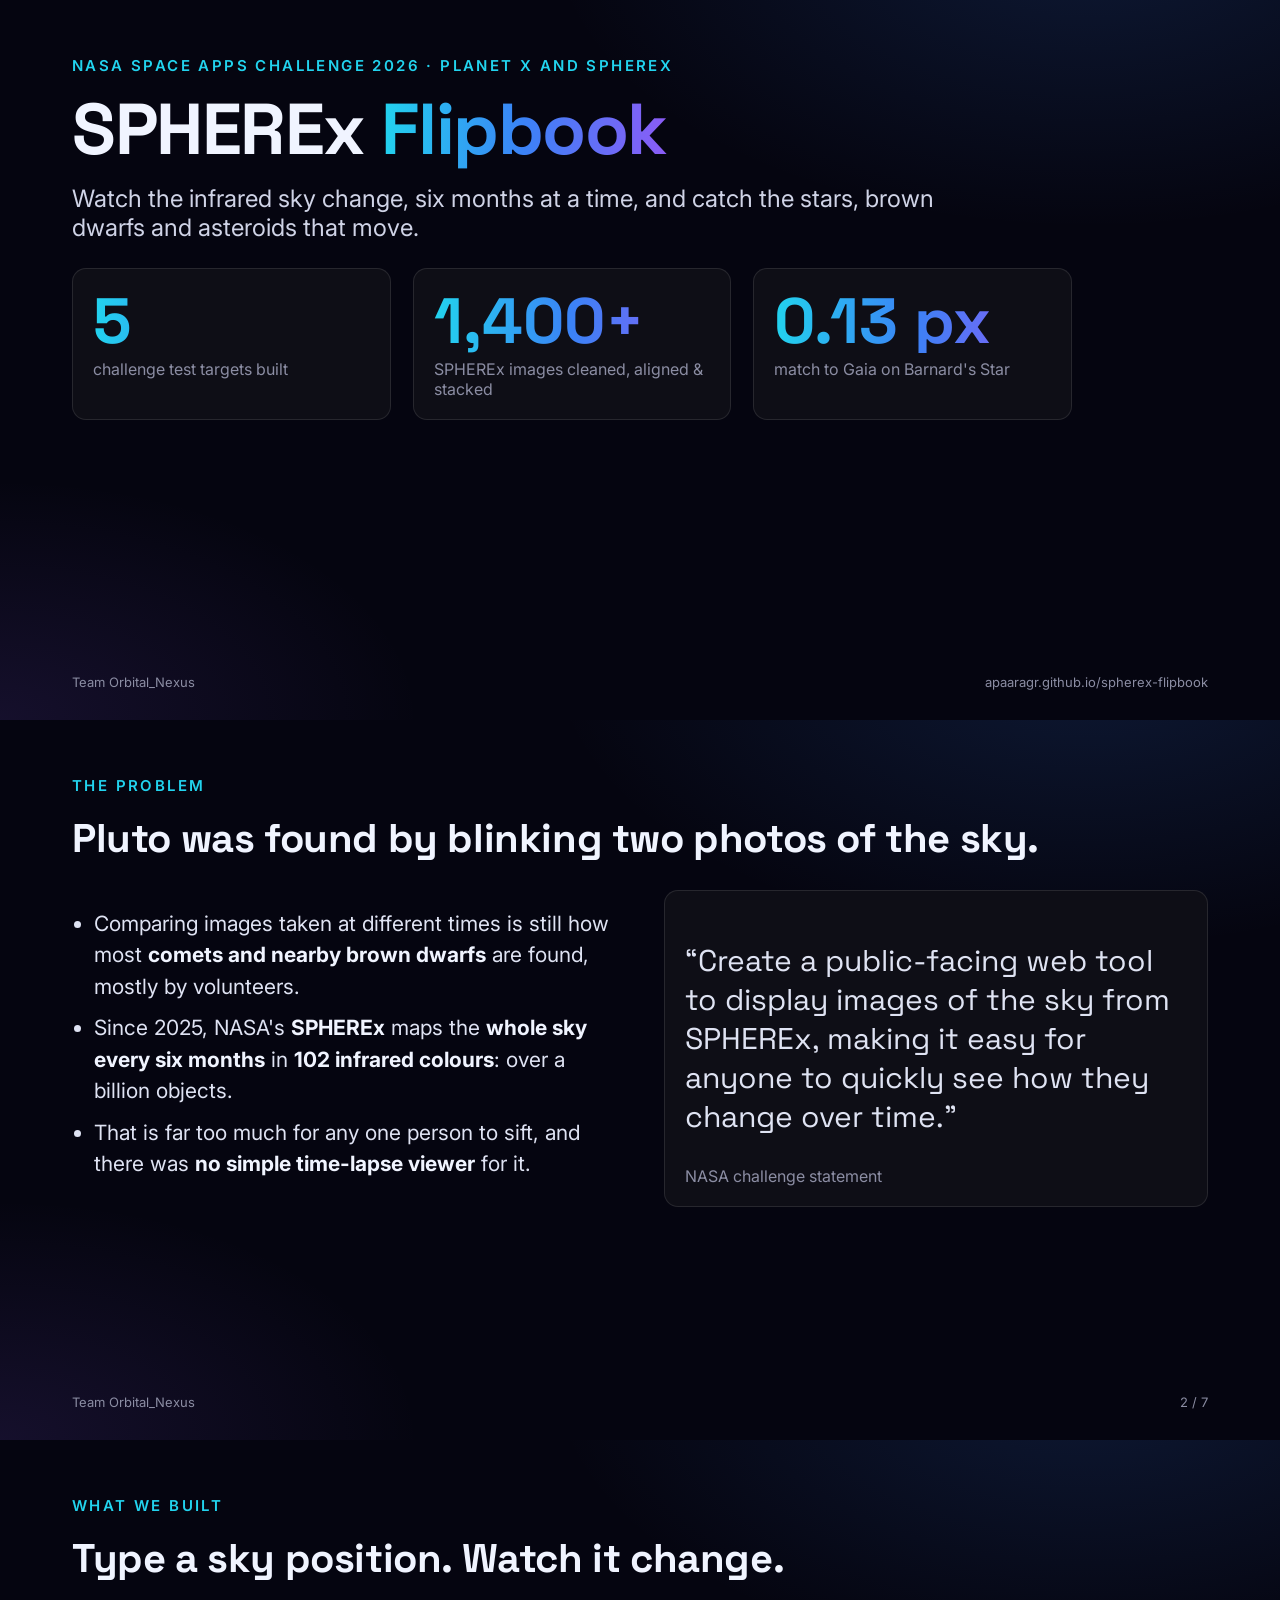
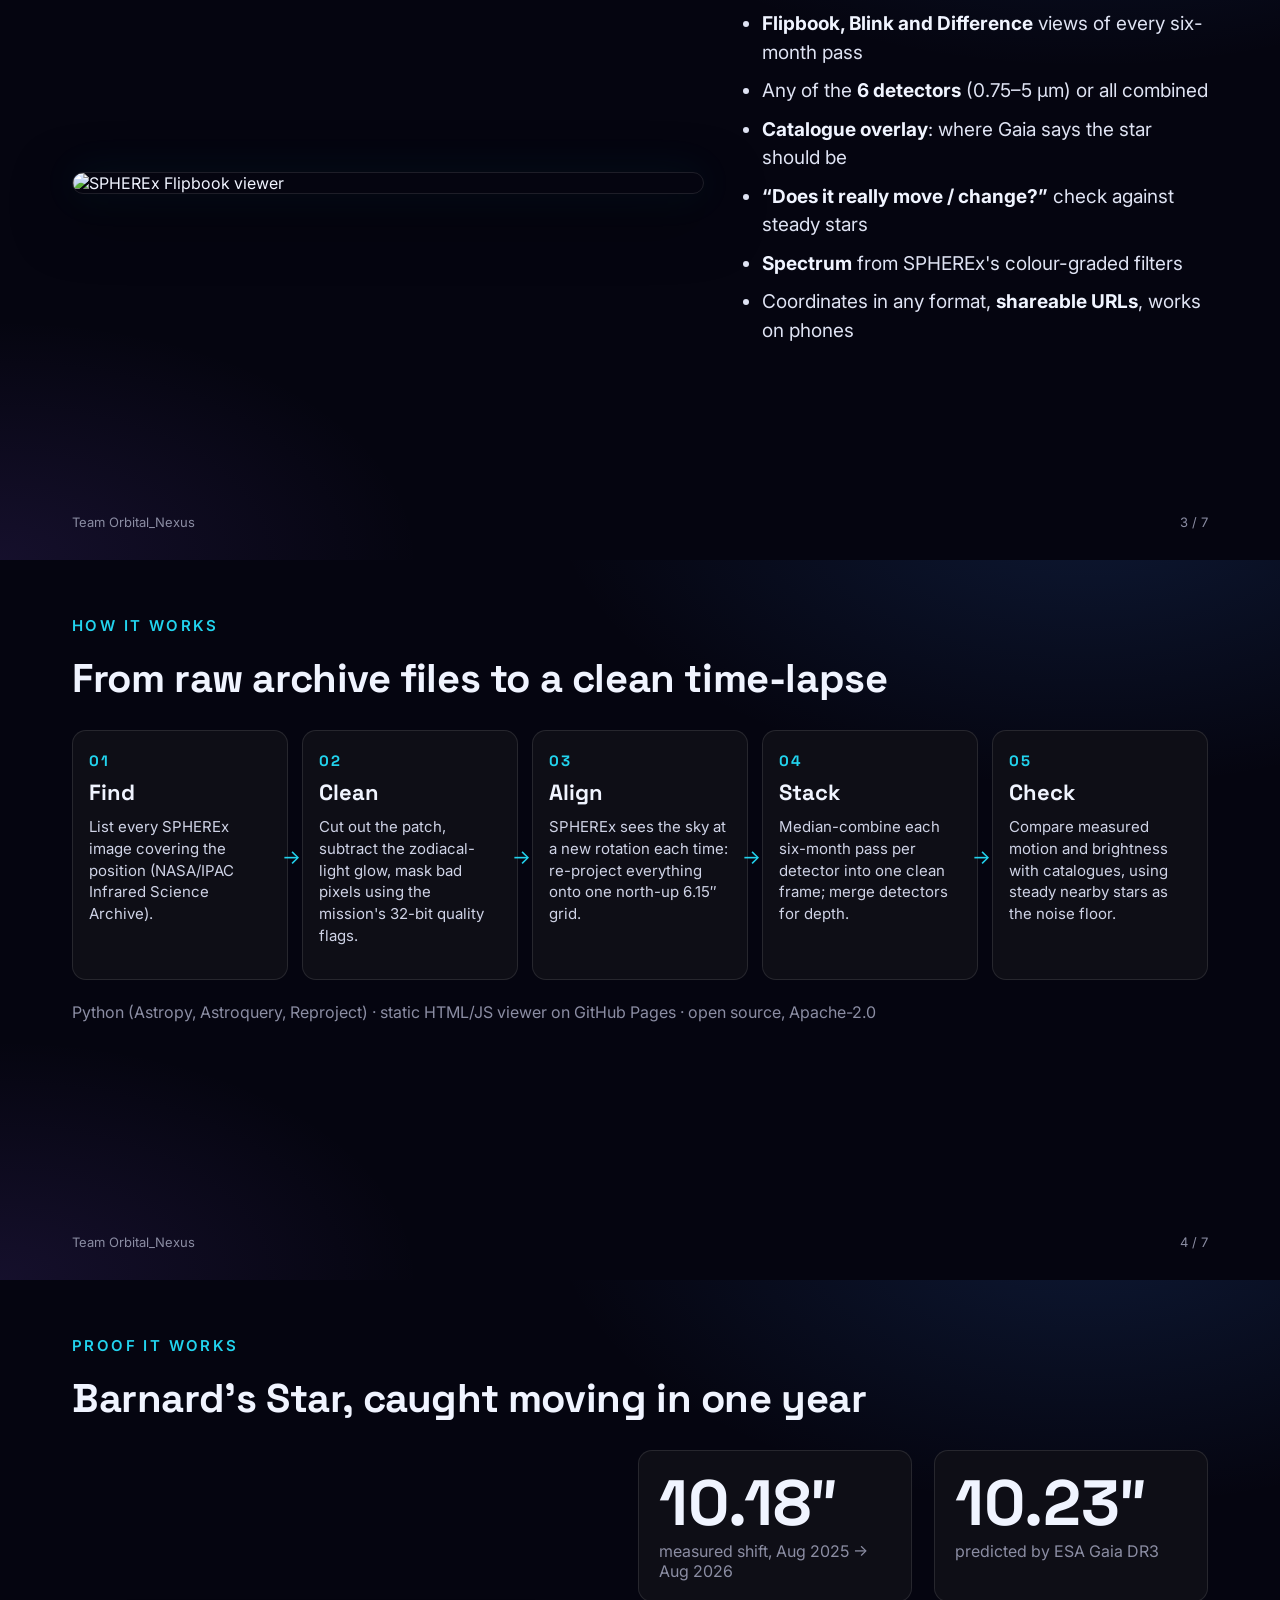
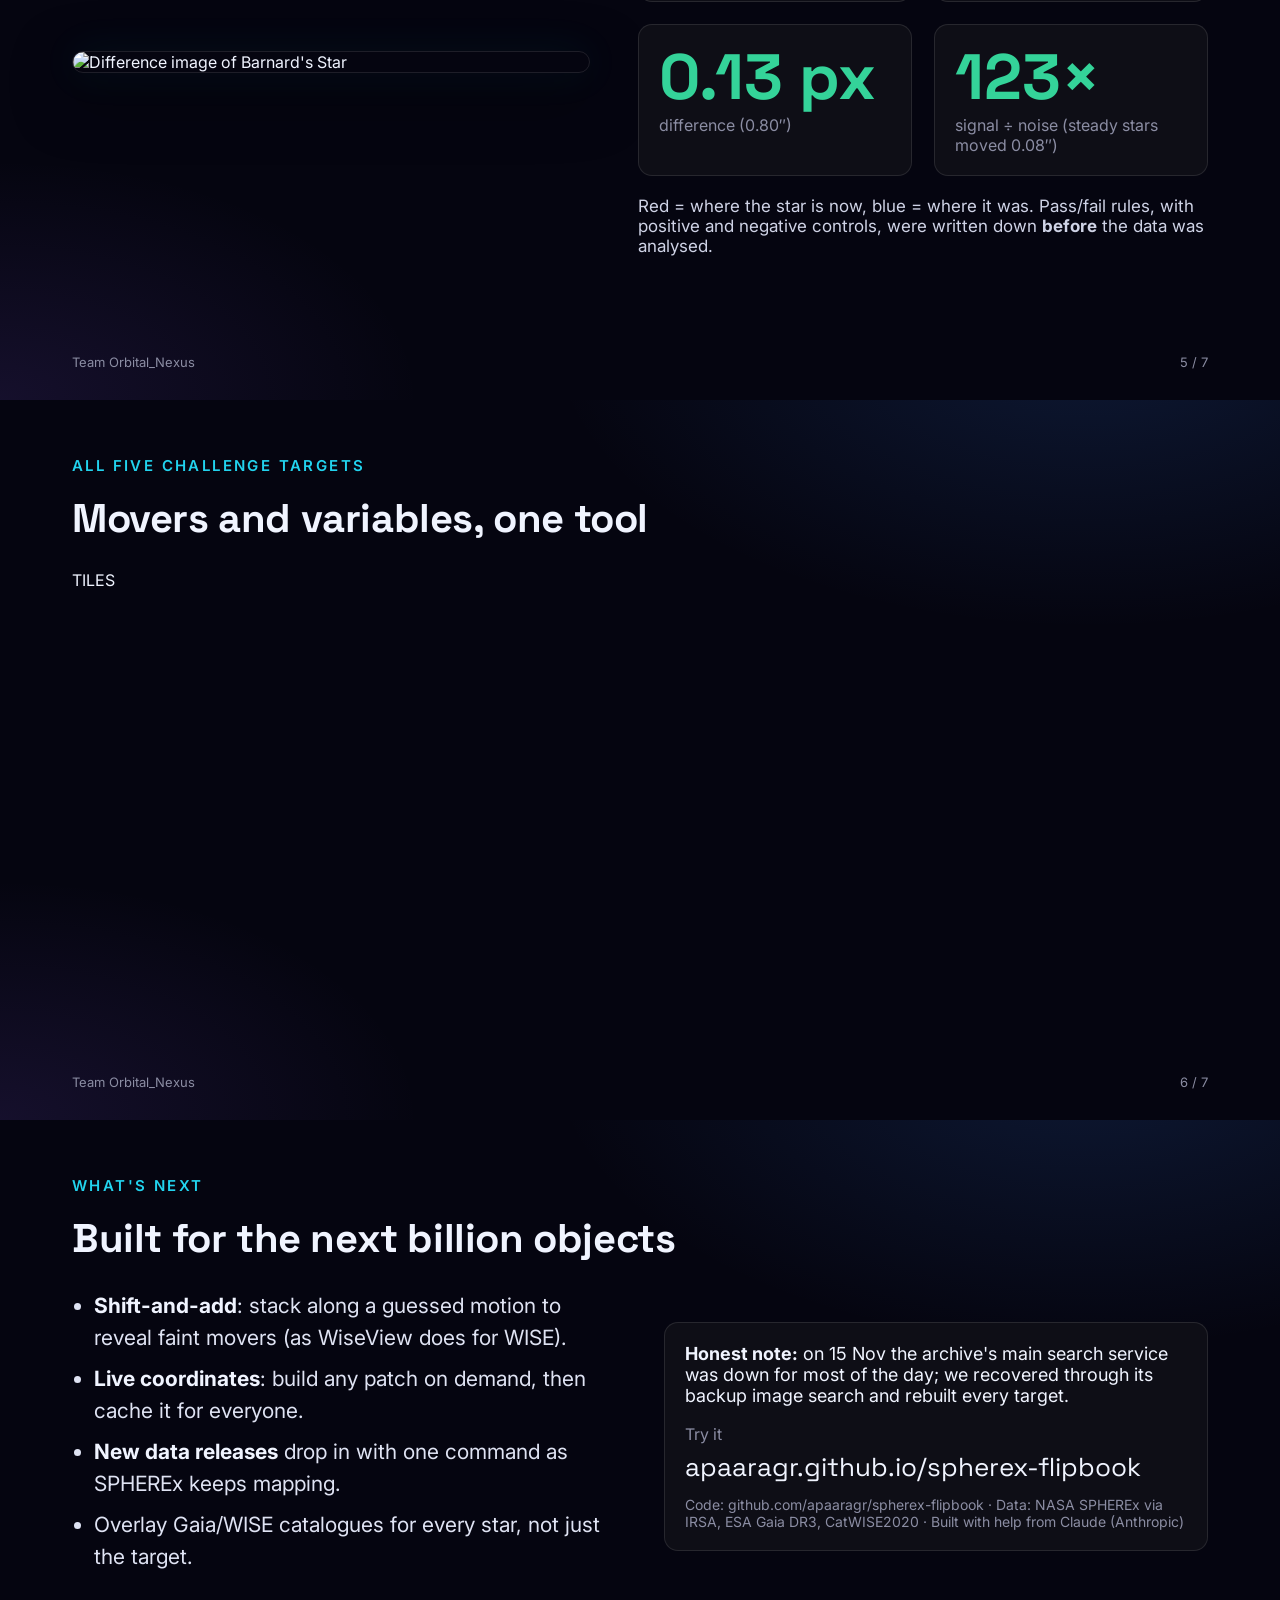
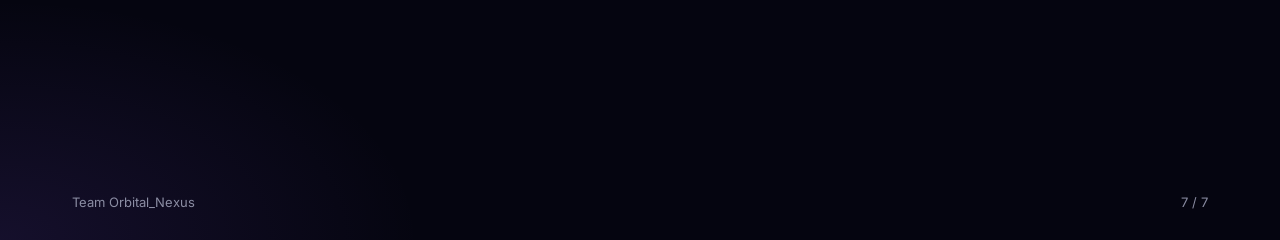
==== deck/deck.html @ 753e4ecc "Deep-space theme, object guide, overlay legend, no-data hatching, variability check, credits footer " ====
<!doctype html>
<html lang="en"><head><meta charset="utf-8"><title>SPHEREx Flipbook: demo</title>
<link href="https://fonts.googleapis.com/css2?family=Inter:wght@400;500;600&family=Space+Grotesk:wght@500;600;700&display=swap" rel="stylesheet">
<style>
@page { size: 1280px 720px; margin: 0; }
:root { --bg:#050510; --surface:#0e0e16; --text:#f0f4ff; --muted:#8b8da3; --cyan:#22d3ee; --blue:#3b82f6; --violet:#8b5cf6; --good:#34d399; --pred:#ff5d73; --hair:rgba(255,255,255,.1); }
* { box-sizing: border-box; }
html, body { margin: 0; background: var(--bg); color: var(--text); font-family: Inter, sans-serif; -webkit-print-color-adjust: exact; print-color-adjust: exact; }
.slide { width: 1280px; height: 720px; padding: 56px 72px; position: relative; overflow: hidden; page-break-after: always; break-after: page;
  background: radial-gradient(900px 500px at 85% -10%, rgba(59,130,246,.16), transparent 60%), radial-gradient(700px 400px at 0% 100%, rgba(139,92,246,.12), transparent 60%), var(--bg); }
h1, h2, .big { font-family: "Space Grotesk", sans-serif; margin: 0; }
h1 { font-size: 72px; line-height: 1.02; letter-spacing: -.02em; }
h2 { font-size: 40px; letter-spacing: -.01em; margin-bottom: 26px; }
.kicker { font-size: 15px; letter-spacing: .16em; text-transform: uppercase; color: var(--cyan); font-weight: 600; margin-bottom: 18px; }
.sub { font-size: 24px; color: #cfd3e6; margin-top: 18px; max-width: 900px; }
.grad { background: linear-gradient(90deg, var(--cyan), var(--blue), var(--violet)); -webkit-background-clip: text; background-clip: text; color: transparent; }
.foot { position: absolute; left: 72px; right: 72px; bottom: 30px; display: flex; justify-content: space-between; font-size: 13px; color: var(--muted); }
.cols { display: grid; grid-template-columns: 1fr 1fr; gap: 48px; align-items: center; }
ul { margin: 0; padding-left: 22px; font-size: 21px; line-height: 1.5; color: #dfe3f3; } li { margin-bottom: 10px; } li b { color: var(--text); }
.shot { width: 100%; border-radius: 14px; border: 1px solid var(--hair); box-shadow: 0 20px 60px rgba(0,0,0,.5), 0 0 40px rgba(34,211,238,.08); display: block; }
.stat { font-family: "Space Grotesk", sans-serif; font-size: 64px; font-weight: 700; line-height: 1; }
.statlbl { color: var(--muted); font-size: 16px; margin-top: 6px; }
.stats { display: grid; grid-template-columns: repeat(3, 1fr); gap: 22px; margin-top: 26px; }
.card { background: var(--surface); border: 1px solid var(--hair); border-radius: 14px; padding: 20px; }
.steps { display: grid; grid-template-columns: repeat(5, 1fr); gap: 14px; margin-top: 10px; }
.step { background: var(--surface); border: 1px solid var(--hair); border-radius: 14px; padding: 20px 16px; min-height: 250px; position: relative; }
.step .n { font-family: "Space Grotesk"; font-size: 15px; color: var(--cyan); font-weight: 700; letter-spacing: .1em; }
.step h3 { font-family: "Space Grotesk"; font-size: 22px; margin: 8px 0 10px; }
.step p { font-size: 15px; color: #cfd3e6; margin: 0; line-height: 1.45; }
.step:not(:last-child)::after { content: "→"; position: absolute; right: -14px; top: 46%; color: var(--cyan); font-size: 20px; }
.tgrid { display: grid; grid-template-columns: repeat(5, 1fr); gap: 14px; }
.tile { background: var(--surface); border: 1px solid var(--hair); border-radius: 14px; padding: 12px; }
.tile img { width: 100%; aspect-ratio: 1; image-rendering: pixelated; border-radius: 8px; display: block; background: repeating-linear-gradient(45deg,#1b1d2a 0 6px,#11121b 6px 12px); }
.tile .t { font-family: "Space Grotesk"; font-weight: 600; font-size: 17px; margin: 10px 0 4px; }
.tile .r { font-size: 14px; color: #cfd3e6; line-height: 1.4; }
.ok { color: var(--good); } .warn { color: #fbbf24; }
.quote { font-size: 30px; font-family: "Space Grotesk"; line-height: 1.3; color: #dfe3f3; max-width: 1000px; }
</style></head><body>

<section class="slide">
  <div class="kicker">NASA Space Apps Challenge 2026 · Planet X and SPHEREx</div>
  <h1>SPHEREx <span class="grad">Flipbook</span></h1>
  <p class="sub">Watch the infrared sky change, six months at a time, and catch the stars, brown dwarfs and asteroids that move.</p>
  <div class="stats" style="max-width:1000px">
    <div class="card"><div class="stat grad">5</div><div class="statlbl">challenge test targets built</div></div>
    <div class="card"><div class="stat grad">1,400+</div><div class="statlbl">SPHEREx images cleaned, aligned &amp; stacked</div></div>
    <div class="card"><div class="stat grad">0.13 px</div><div class="statlbl">match to Gaia on Barnard's Star</div></div>
  </div>
  <div class="foot"><span>Team Orbital_Nexus</span><span>apaaragr.github.io/spherex-flipbook</span></div>
</section>

<section class="slide">
  <div class="kicker">The problem</div>
  <h2>Pluto was found by blinking two photos of the sky.</h2>
  <div class="cols">
    <ul>
      <li>Comparing images taken at different times is still how most <b>comets and nearby brown dwarfs</b> are found, mostly by volunteers.</li>
      <li>Since 2025, NASA's <b>SPHEREx</b> maps the <b>whole sky every six months</b> in <b>102 infrared colours</b>: over a billion objects.</li>
      <li>That is far too much for any one person to sift, and there was <b>no simple time-lapse viewer</b> for it.</li>
    </ul>
    <div class="card"><p class="quote">“Create a public-facing web tool to display images of the sky from SPHEREx, making it easy for anyone to quickly see how they change over time.”</p><p style="color:var(--muted);margin:14px 0 0">NASA challenge statement</p></div>
  </div>
  <div class="foot"><span>Team Orbital_Nexus</span><span>2 / 7</span></div>
</section>

<section class="slide">
  <div class="kicker">What we built</div>
  <h2>Type a sky position. Watch it change.</h2>
  <div class="cols" style="grid-template-columns: 1.35fr 1fr; gap: 36px;">
    <img class="shot" src="shot_ui.png" alt="SPHEREx Flipbook viewer">
    <ul style="font-size:19px">
      <li><b>Flipbook, Blink and Difference</b> views of every six-month pass</li>
      <li>Any of the <b>6 detectors</b> (0.75–5 µm) or all combined</li>
      <li><b>Catalogue overlay</b>: where Gaia says the star should be</li>
      <li><b>“Does it really move / change?”</b> check against steady stars</li>
      <li><b>Spectrum</b> from SPHEREx's colour-graded filters</li>
      <li>Coordinates in any format, <b>shareable URLs</b>, works on phones</li>
    </ul>
  </div>
  <div class="foot"><span>Team Orbital_Nexus</span><span>3 / 7</span></div>
</section>

<section class="slide">
  <div class="kicker">How it works</div>
  <h2>From raw archive files to a clean time-lapse</h2>
  <div class="steps">
    <div class="step"><div class="n">01</div><h3>Find</h3><p>List every SPHEREx image covering the position (NASA/IPAC Infrared Science Archive).</p></div>
    <div class="step"><div class="n">02</div><h3>Clean</h3><p>Cut out the patch, subtract the zodiacal-light glow, mask bad pixels using the mission's 32-bit quality flags.</p></div>
    <div class="step"><div class="n">03</div><h3>Align</h3><p>SPHEREx sees the sky at a new rotation each time: re-project everything onto one north-up 6.15″ grid.</p></div>
    <div class="step"><div class="n">04</div><h3>Stack</h3><p>Median-combine each six-month pass per detector into one clean frame; merge detectors for depth.</p></div>
    <div class="step"><div class="n">05</div><h3>Check</h3><p>Compare measured motion and brightness with catalogues, using steady nearby stars as the noise floor.</p></div>
  </div>
  <p style="color:var(--muted); font-size:16px; margin-top:22px">Python (Astropy, Astroquery, Reproject) · static HTML/JS viewer on GitHub Pages · open source, Apache-2.0</p>
  <div class="foot"><span>Team Orbital_Nexus</span><span>4 / 7</span></div>
</section>

<section class="slide">
  <div class="kicker">Proof it works</div>
  <h2>Barnard's Star, caught moving in one year</h2>
  <div class="cols" style="grid-template-columns: 1fr 1.1fr;">
    <img class="shot" src="shot_diff.png" alt="Difference image of Barnard's Star">
    <div>
      <div class="stats" style="grid-template-columns: 1fr 1fr; margin-top:0">
        <div class="card"><div class="stat">10.18″</div><div class="statlbl">measured shift, Aug 2025 → Aug 2026</div></div>
        <div class="card"><div class="stat">10.23″</div><div class="statlbl">predicted by ESA Gaia DR3</div></div>
        <div class="card"><div class="stat ok">0.13 px</div><div class="statlbl">difference (0.80″)</div></div>
        <div class="card"><div class="stat ok">123×</div><div class="statlbl">signal ÷ noise (steady stars moved 0.08″)</div></div>
      </div>
      <p style="color:#cfd3e6; font-size:17px; margin-top:20px">Red = where the star is now, blue = where it was. Pass/fail rules, with positive and negative controls, were written down <b>before</b> the data was analysed.</p>
    </div>
  </div>
  <div class="foot"><span>Team Orbital_Nexus</span><span>5 / 7</span></div>
</section>

<section class="slide">
  <div class="kicker">All five challenge targets</div>
  <h2>Movers and variables, one tool</h2>
  <div class="tgrid" id="tgrid">TILES</div>
  <div class="foot"><span>Team Orbital_Nexus</span><span>6 / 7</span></div>
</section>

<section class="slide">
  <div class="kicker">What's next</div>
  <h2>Built for the next billion objects</h2>
  <div class="cols">
    <ul>
      <li><b>Shift-and-add</b>: stack along a guessed motion to reveal faint movers (as WiseView does for WISE).</li>
      <li><b>Live coordinates</b>: build any patch on demand, then cache it for everyone.</li>
      <li><b>New data releases</b> drop in with one command as SPHEREx keeps mapping.</li>
      <li>Overlay Gaia/WISE catalogues for every star, not just the target.</li>
    </ul>
    <div class="card">
      <p style="margin:0 0 10px; font-size:18px"><b>Honest note:</b> on 15 Nov the archive's main search service was down for most of the day; we recovered through its backup image search and rebuilt every target.</p>
      <p style="margin:18px 0 6px; color:var(--muted)">Try it</p>
      <p class="big" style="font-size:26px">apaaragr.github.io/spherex-flipbook</p>
      <p style="margin:12px 0 0; color:var(--muted); font-size:14px">Code: github.com/apaaragr/spherex-flipbook · Data: NASA SPHEREx via IRSA, ESA Gaia DR3, CatWISE2020 · Built with help from Claude (Anthropic)</p>
    </div>
  </div>
  <div class="foot"><span>Team Orbital_Nexus</span><span>7 / 7</span></div>
</section>
</body></html>
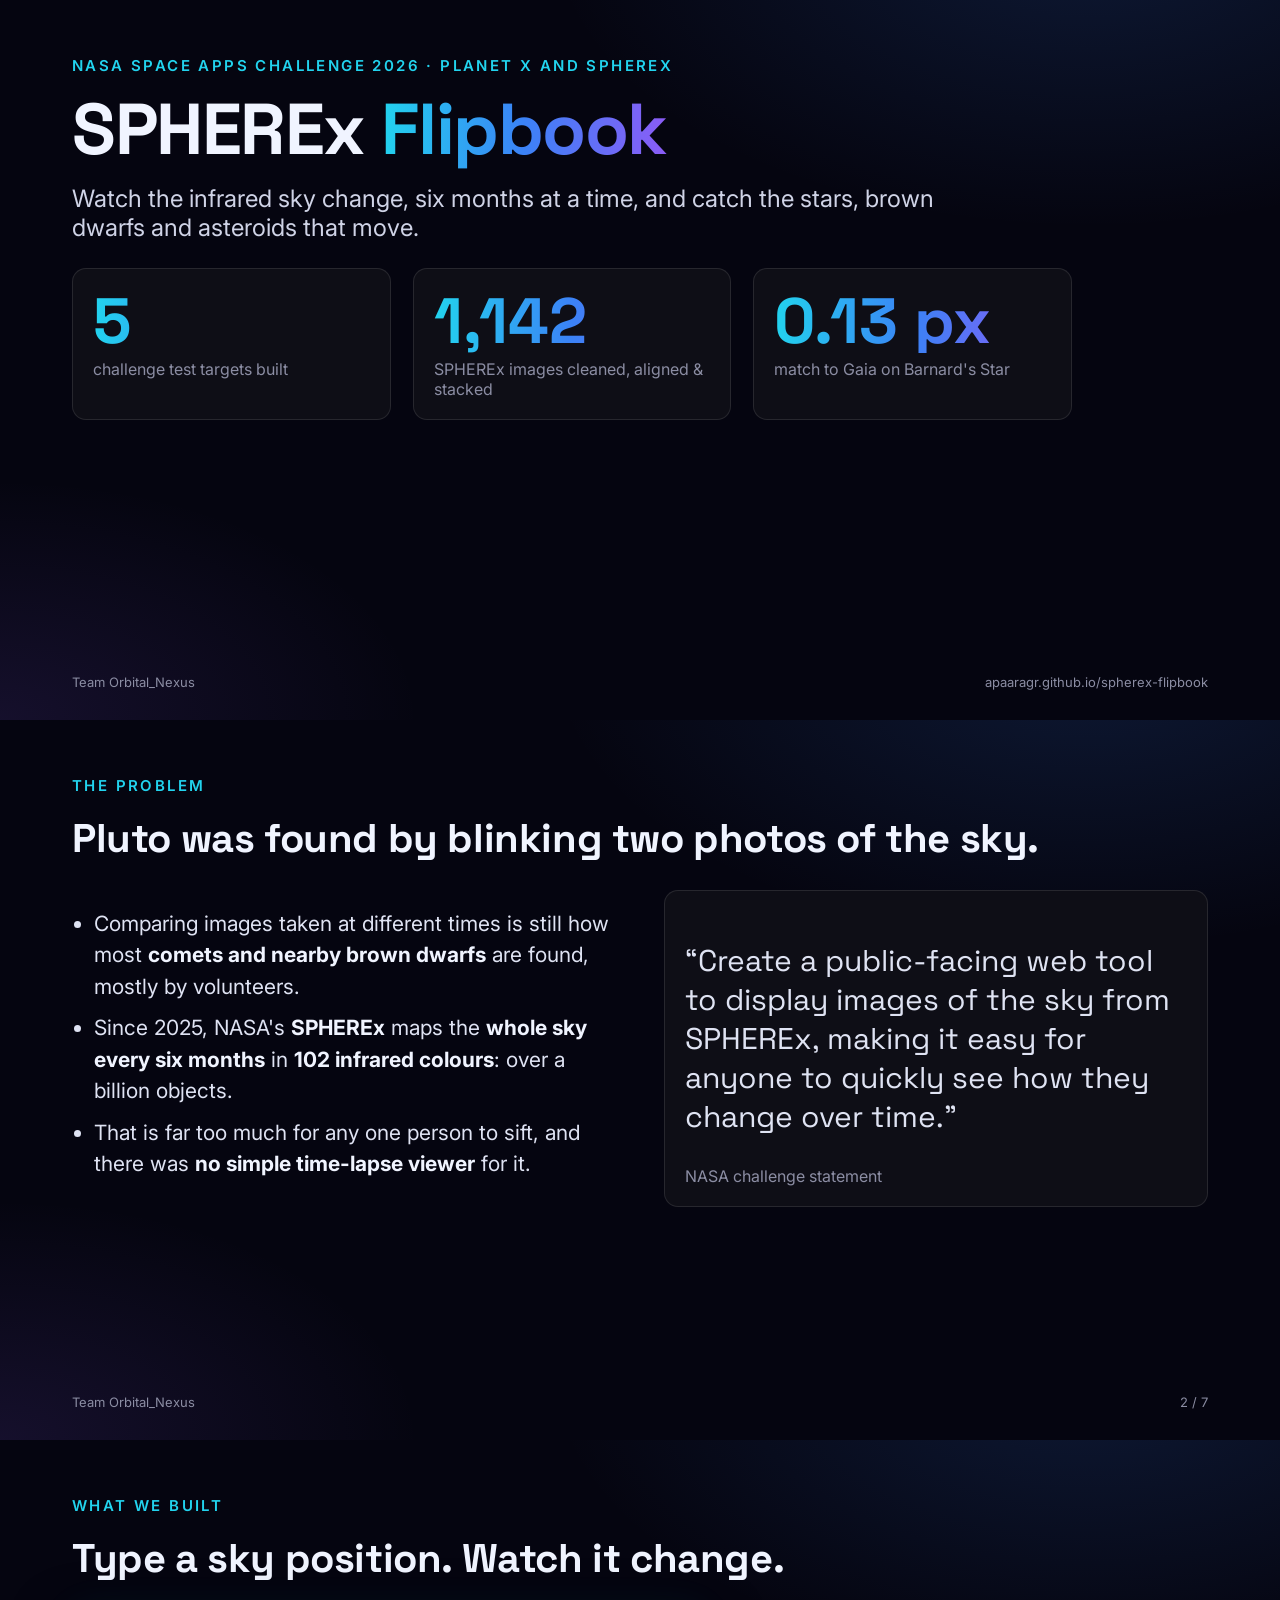
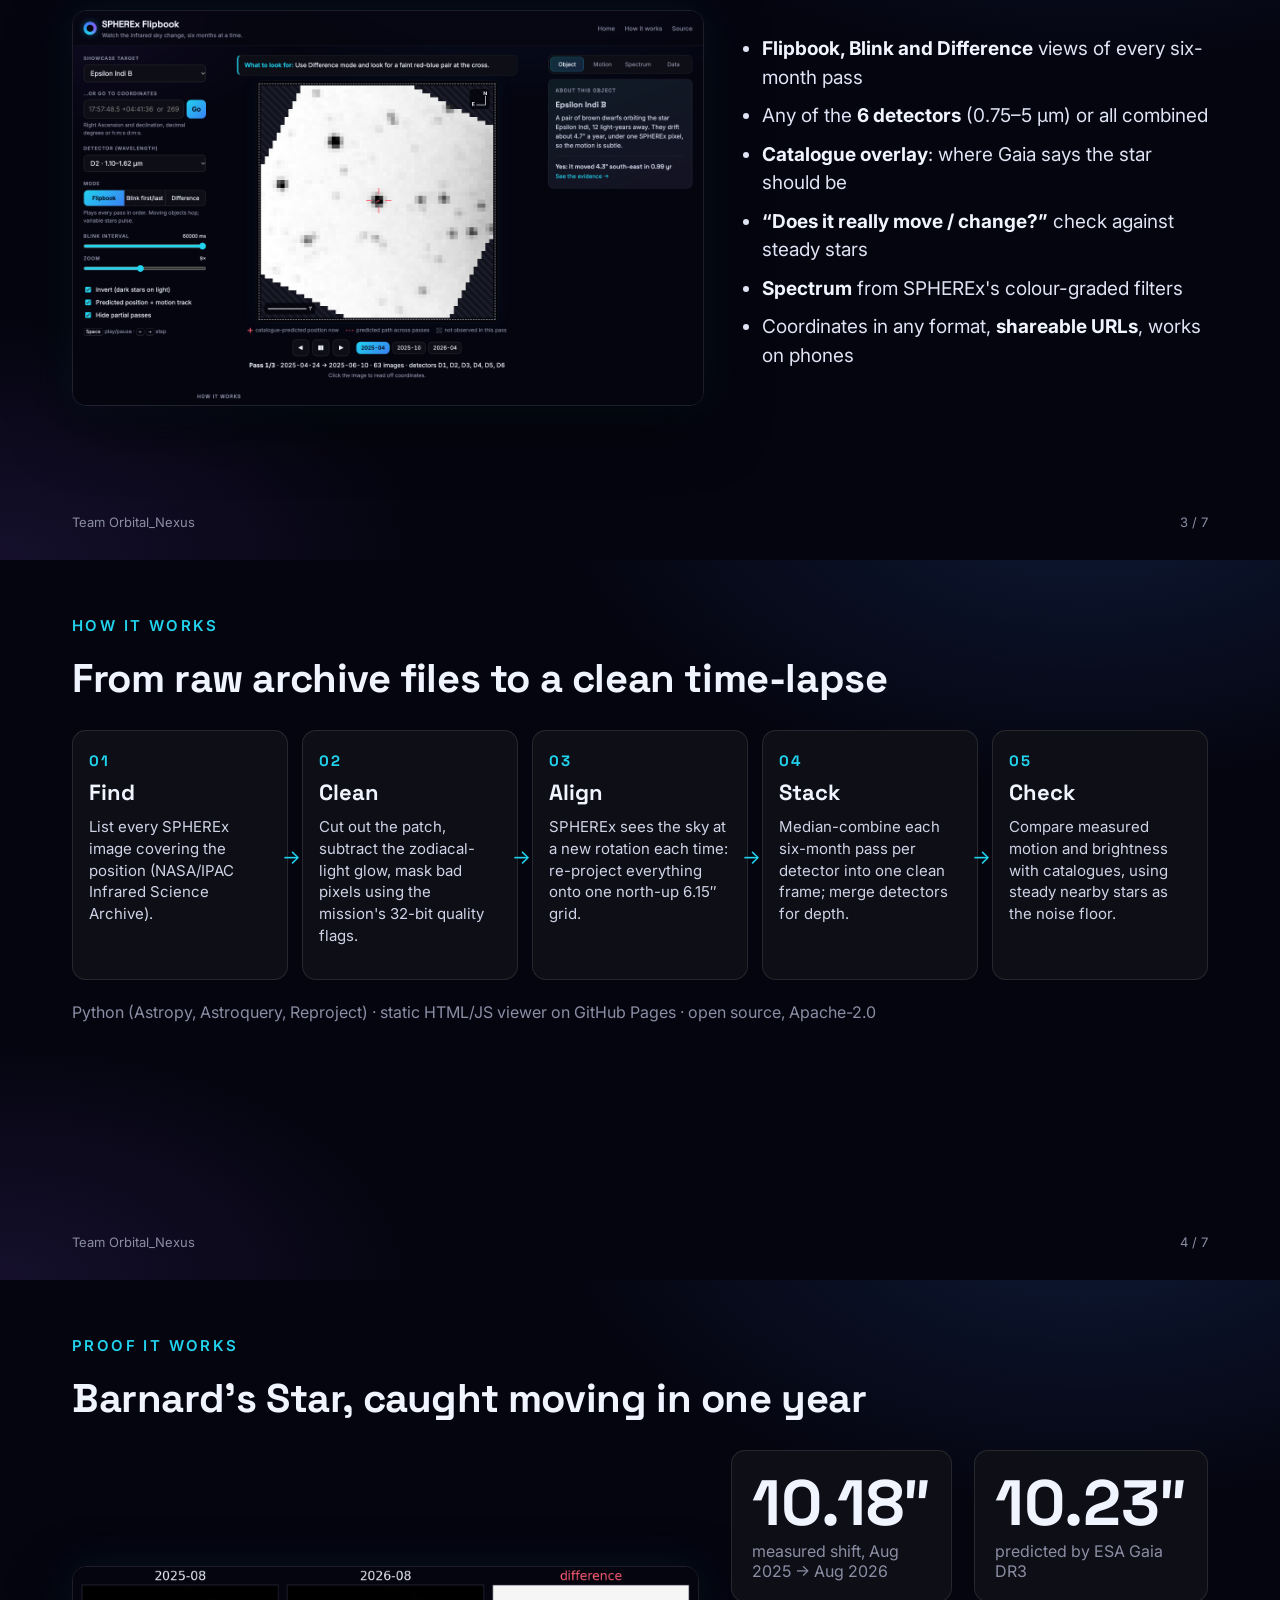
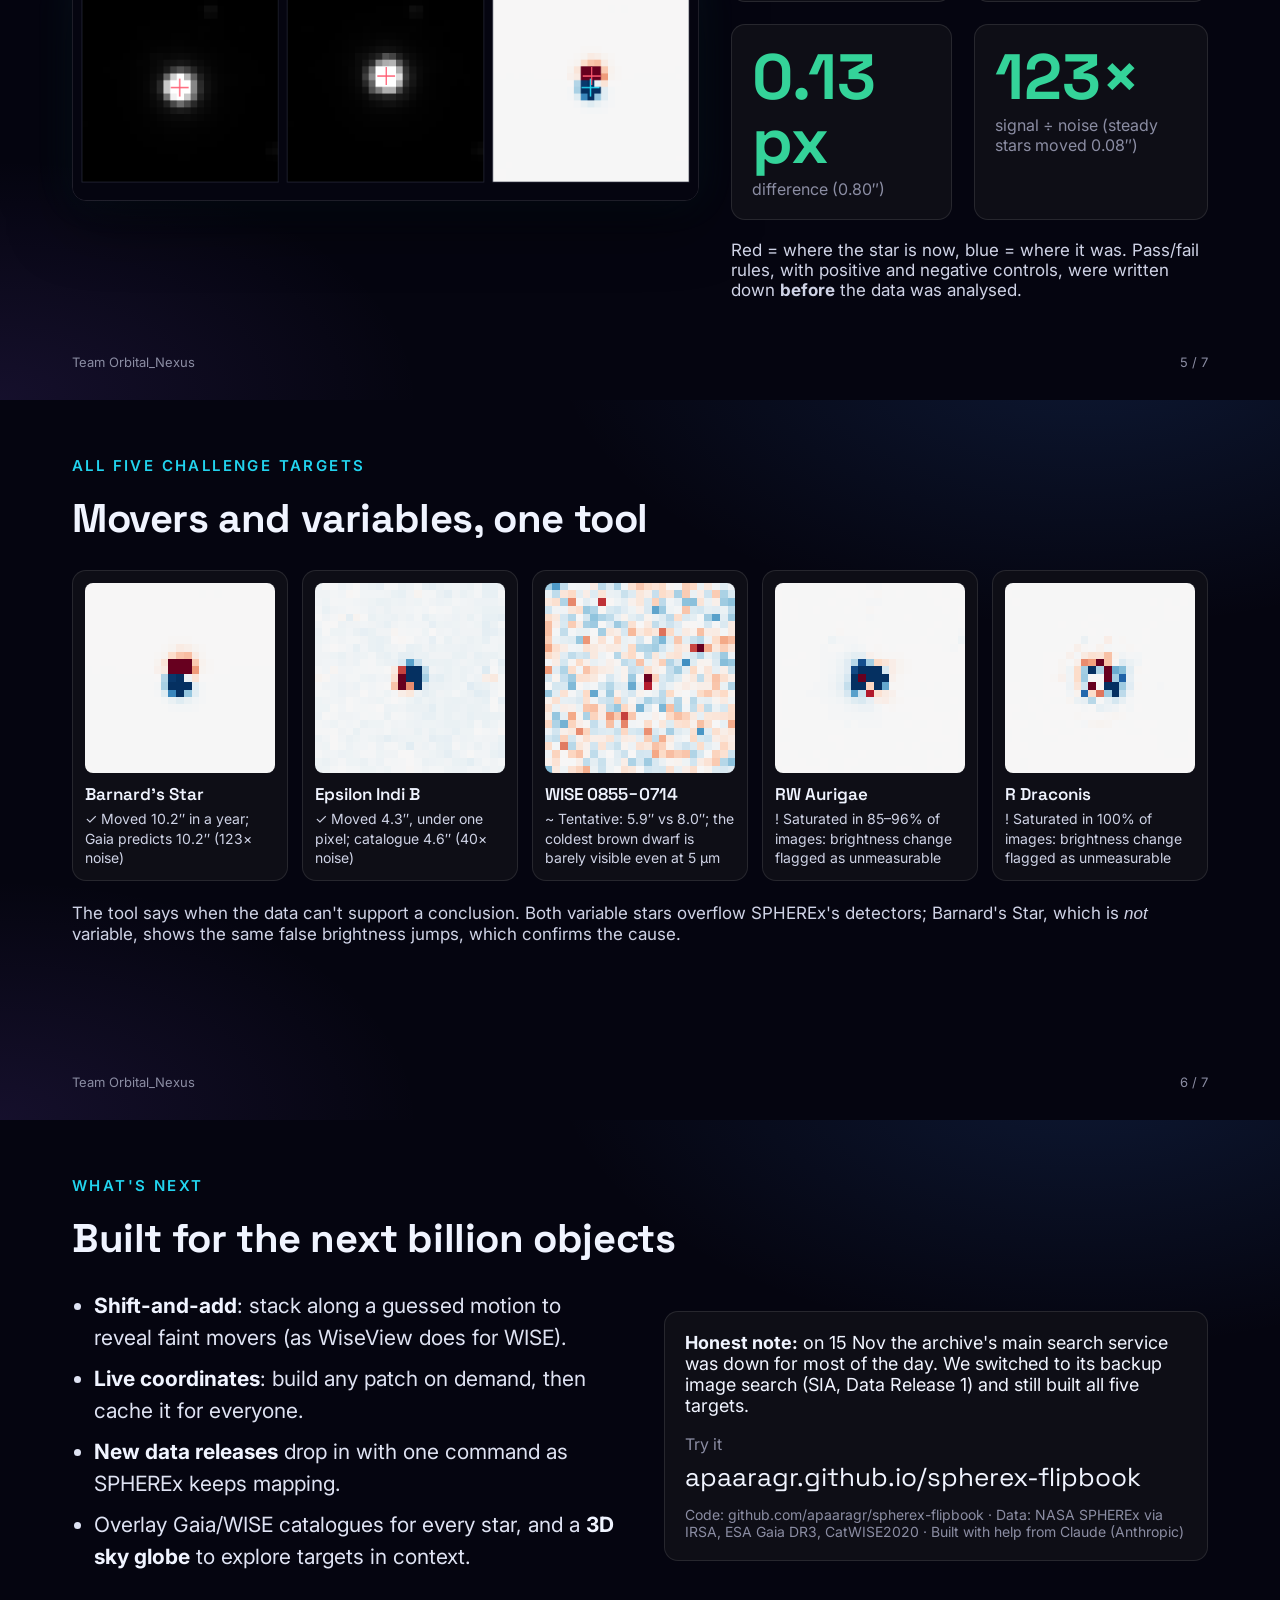
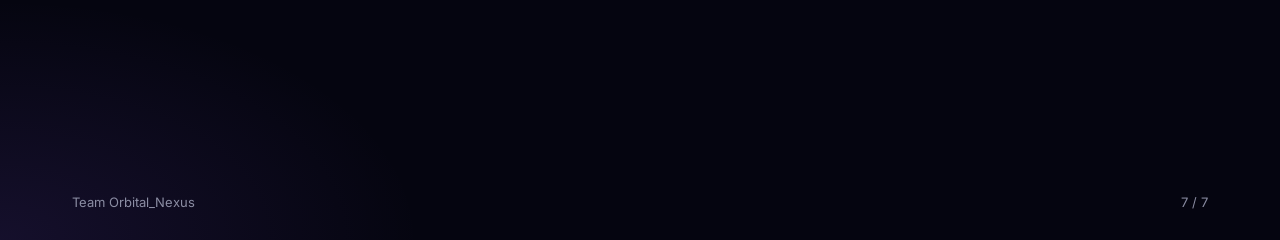
==== commit ec32bbf9: "7-slide demo deck (deck/ source, web/demo.pdf) Co-Authored-By: Claude Opus 5.5 <noreply@anthropic.co" ====
--- a/deck/deck.html
+++ b/deck/deck.html
@@ -43,7 +43,7 @@
   <p class="sub">Watch the infrared sky change, six months at a time, and catch the stars, brown dwarfs and asteroids that move.</p>
   <div class="stats" style="max-width:1000px">
     <div class="card"><div class="stat grad">5</div><div class="statlbl">challenge test targets built</div></div>
-    <div class="card"><div class="stat grad">1,400+</div><div class="statlbl">SPHEREx images cleaned, aligned &amp; stacked</div></div>
+    <div class="card"><div class="stat grad">1,142</div><div class="statlbl">SPHEREx images cleaned, aligned &amp; stacked</div></div>
     <div class="card"><div class="stat grad">0.13 px</div><div class="statlbl">match to Gaia on Barnard's Star</div></div>
   </div>
   <div class="foot"><span>Team Orbital_Nexus</span><span>apaaragr.github.io/spherex-flipbook</span></div>
@@ -97,7 +97,7 @@
 <section class="slide">
   <div class="kicker">Proof it works</div>
   <h2>Barnard's Star, caught moving in one year</h2>
-  <div class="cols" style="grid-template-columns: 1fr 1.1fr;">
+  <div class="cols" style="grid-template-columns: 1.45fr 1fr; gap: 32px;">
     <img class="shot" src="shot_diff.png" alt="Difference image of Barnard's Star">
     <div>
       <div class="stats" style="grid-template-columns: 1fr 1fr; margin-top:0">
@@ -115,7 +115,8 @@
 <section class="slide">
   <div class="kicker">All five challenge targets</div>
   <h2>Movers and variables, one tool</h2>
-  <div class="tgrid" id="tgrid">TILES</div>
+  <div class="tgrid" id="tgrid"><div class="tile"><img src="tile_barnard.png" alt="Barnard's Star"><div class="t">Barnard's Star</div><div class="r ok">✓ Moved 10.2″ in a year; Gaia predicts 10.2″ (123× noise)</div></div><div class="tile"><img src="tile_epsindb.png" alt="Epsilon Indi B"><div class="t">Epsilon Indi B</div><div class="r ok">✓ Moved 4.3″, under one pixel; catalogue 4.6″ (40× noise)</div></div><div class="tile"><img src="tile_wise0855.png" alt="WISE 0855−0714"><div class="t">WISE 0855−0714</div><div class="r warn">~ Tentative: 5.9″ vs 8.0″; the coldest brown dwarf is barely visible even at 5 µm</div></div><div class="tile"><img src="tile_rwaur.png" alt="RW Aurigae"><div class="t">RW Aurigae</div><div class="r warn">! Saturated in 85–96% of images: brightness change flagged as unmeasurable</div></div><div class="tile"><img src="tile_rdra.png" alt="R Draconis"><div class="t">R Draconis</div><div class="r warn">! Saturated in 100% of images: brightness change flagged as unmeasurable</div></div></div>
+  <p style="color:#cfd3e6; font-size:17px; margin-top:22px; max-width:1100px">The tool says when the data can't support a conclusion. Both variable stars overflow SPHEREx's detectors; Barnard's Star, which is <i>not</i> variable, shows the same false brightness jumps, which confirms the cause.</p>
   <div class="foot"><span>Team Orbital_Nexus</span><span>6 / 7</span></div>
 </section>
 
@@ -127,10 +128,10 @@
       <li><b>Shift-and-add</b>: stack along a guessed motion to reveal faint movers (as WiseView does for WISE).</li>
       <li><b>Live coordinates</b>: build any patch on demand, then cache it for everyone.</li>
       <li><b>New data releases</b> drop in with one command as SPHEREx keeps mapping.</li>
-      <li>Overlay Gaia/WISE catalogues for every star, not just the target.</li>
+      <li>Overlay Gaia/WISE catalogues for every star, and a <b>3D sky globe</b> to explore targets in context.</li>
     </ul>
     <div class="card">
-      <p style="margin:0 0 10px; font-size:18px"><b>Honest note:</b> on 15 Nov the archive's main search service was down for most of the day; we recovered through its backup image search and rebuilt every target.</p>
+      <p style="margin:0 0 10px; font-size:18px"><b>Honest note:</b> on 15 Nov the archive's main search service was down for most of the day. We switched to its backup image search (SIA, Data Release 1) and still built all five targets.</p>
       <p style="margin:18px 0 6px; color:var(--muted)">Try it</p>
       <p class="big" style="font-size:26px">apaaragr.github.io/spherex-flipbook</p>
       <p style="margin:12px 0 0; color:var(--muted); font-size:14px">Code: github.com/apaaragr/spherex-flipbook · Data: NASA SPHEREx via IRSA, ESA Gaia DR3, CatWISE2020 · Built with help from Claude (Anthropic)</p>
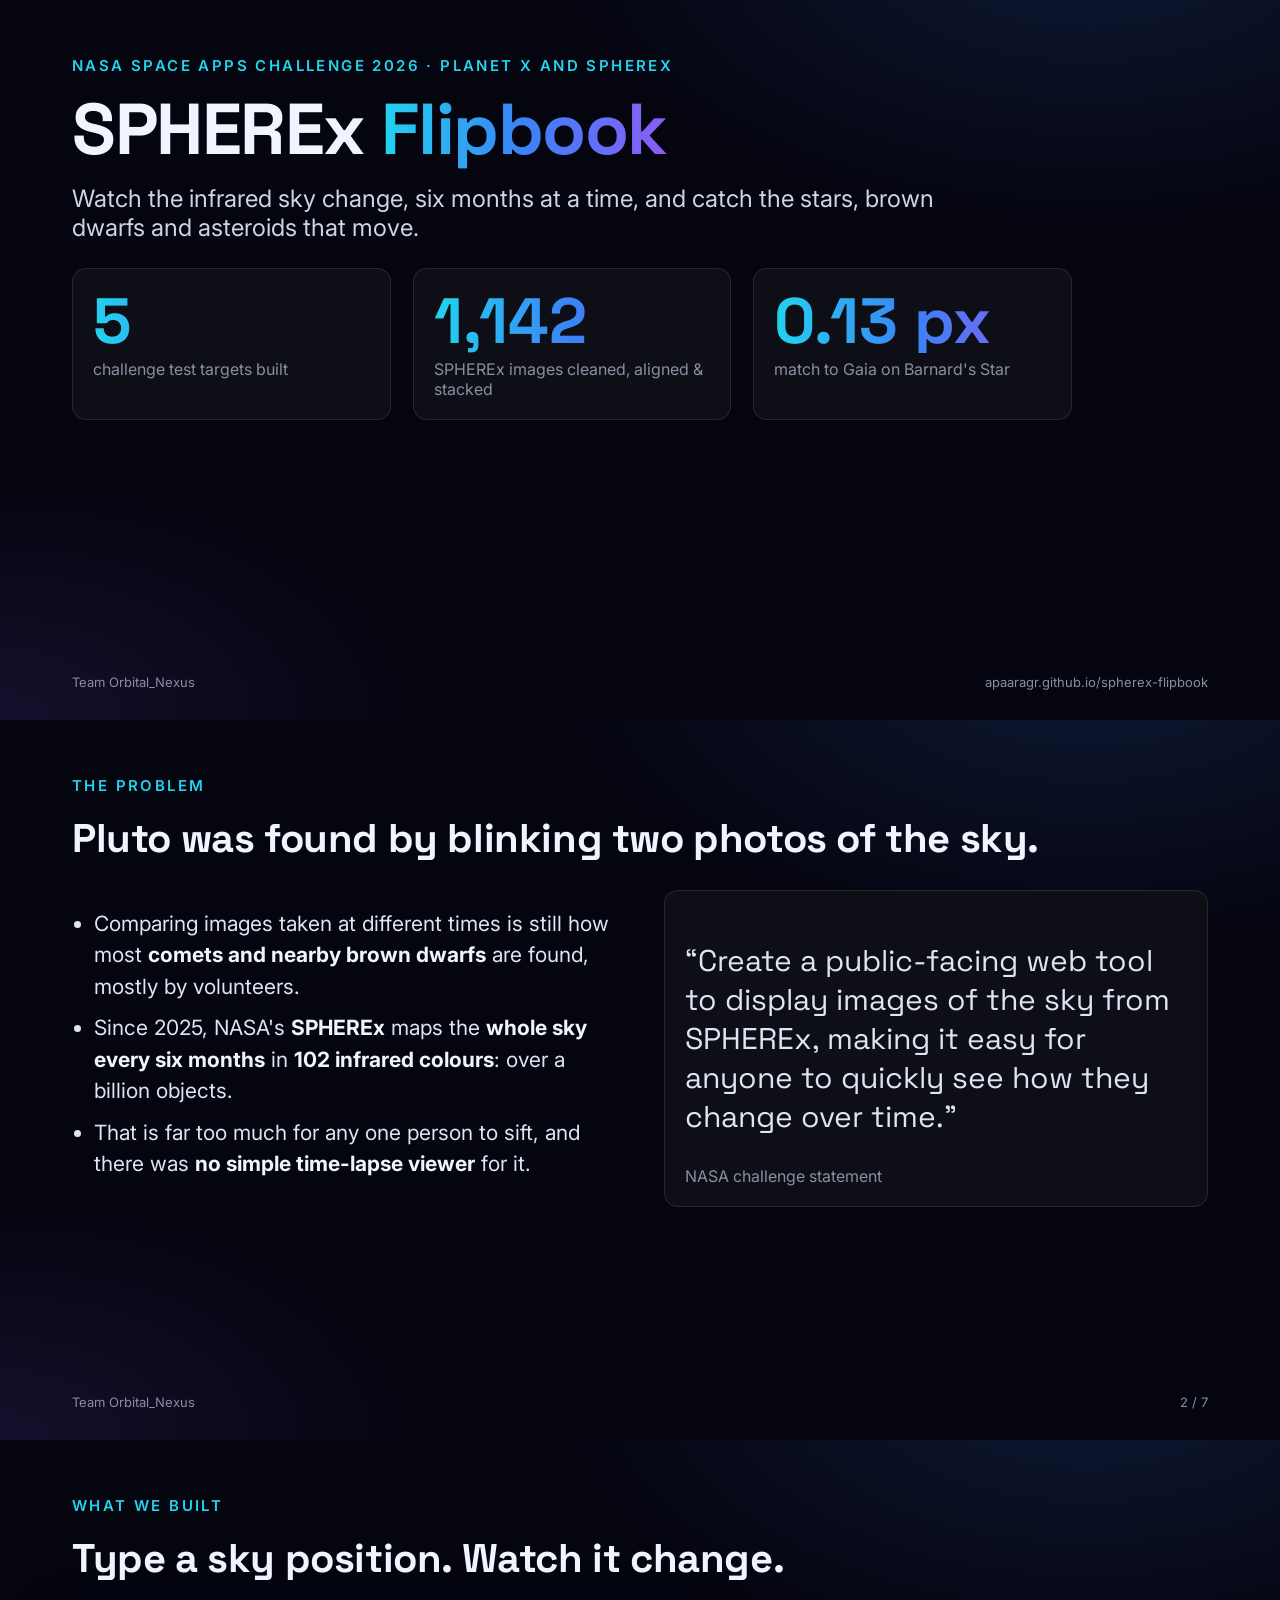
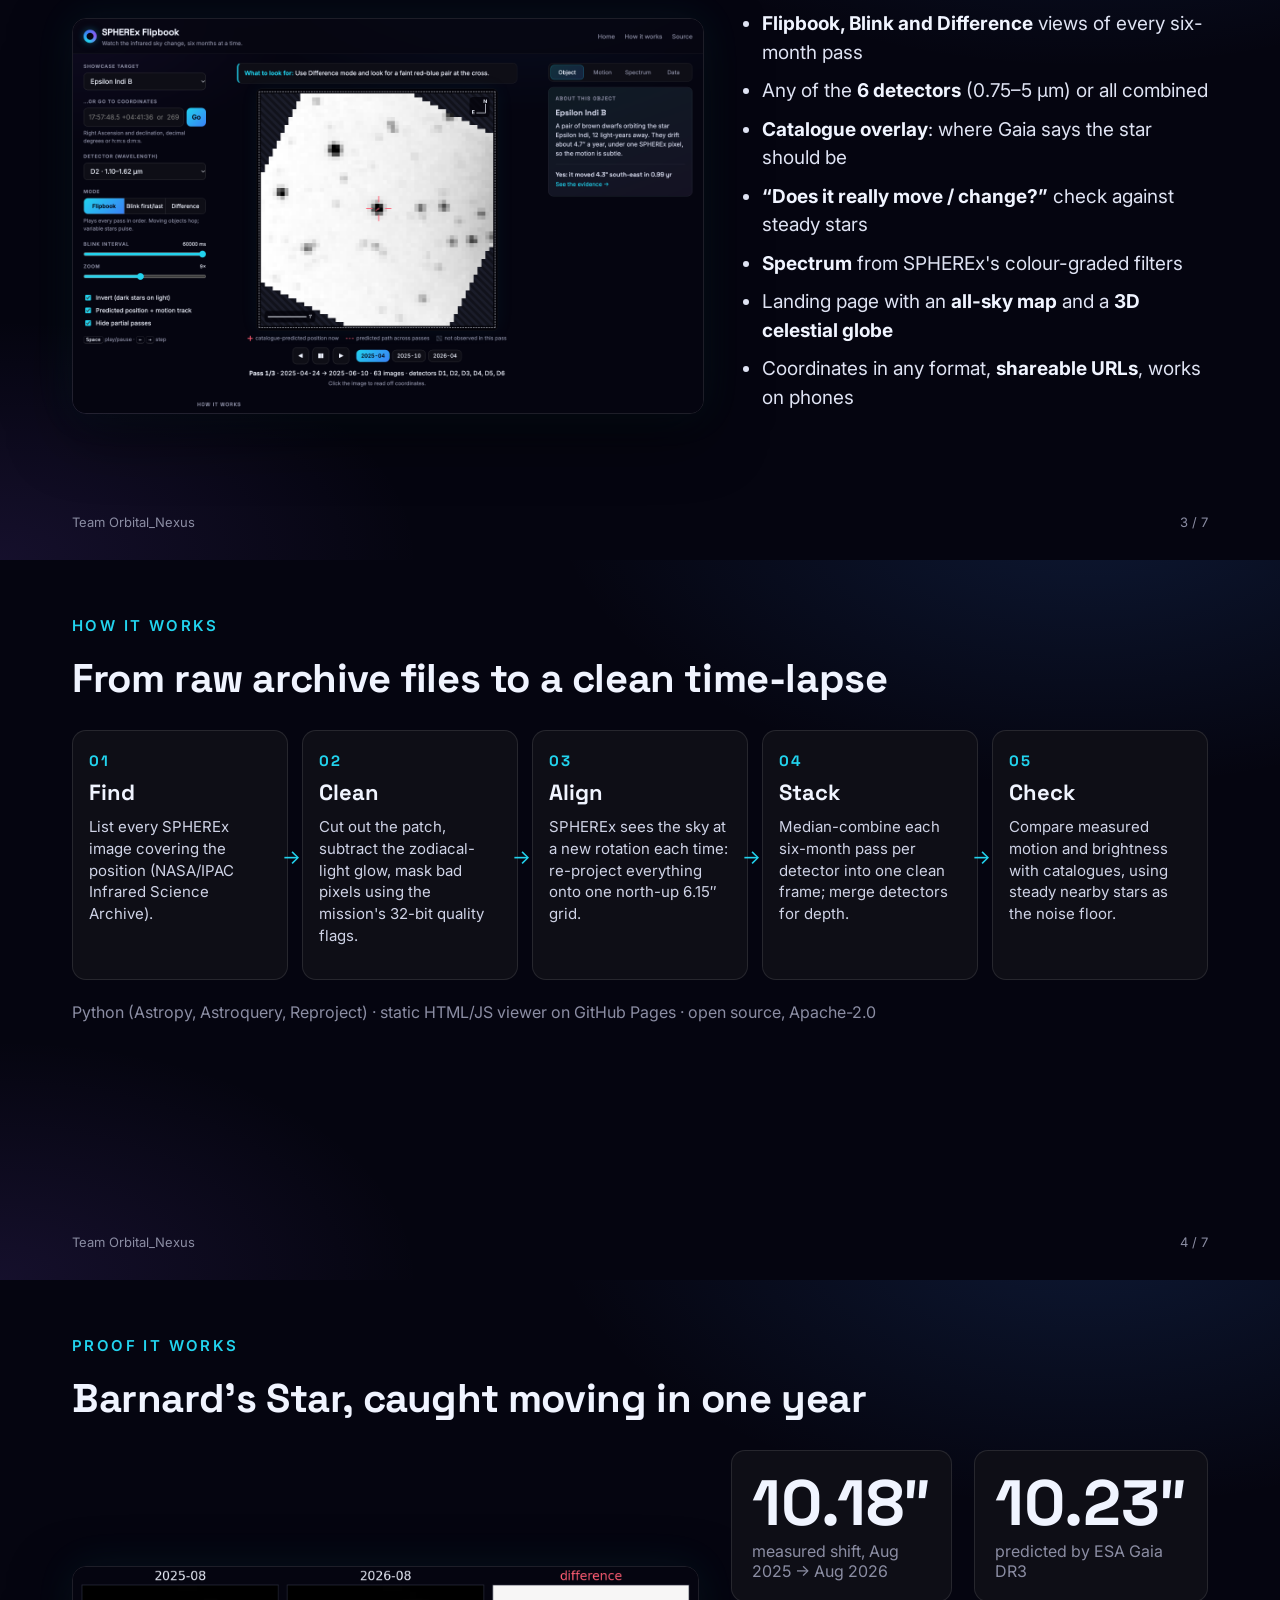
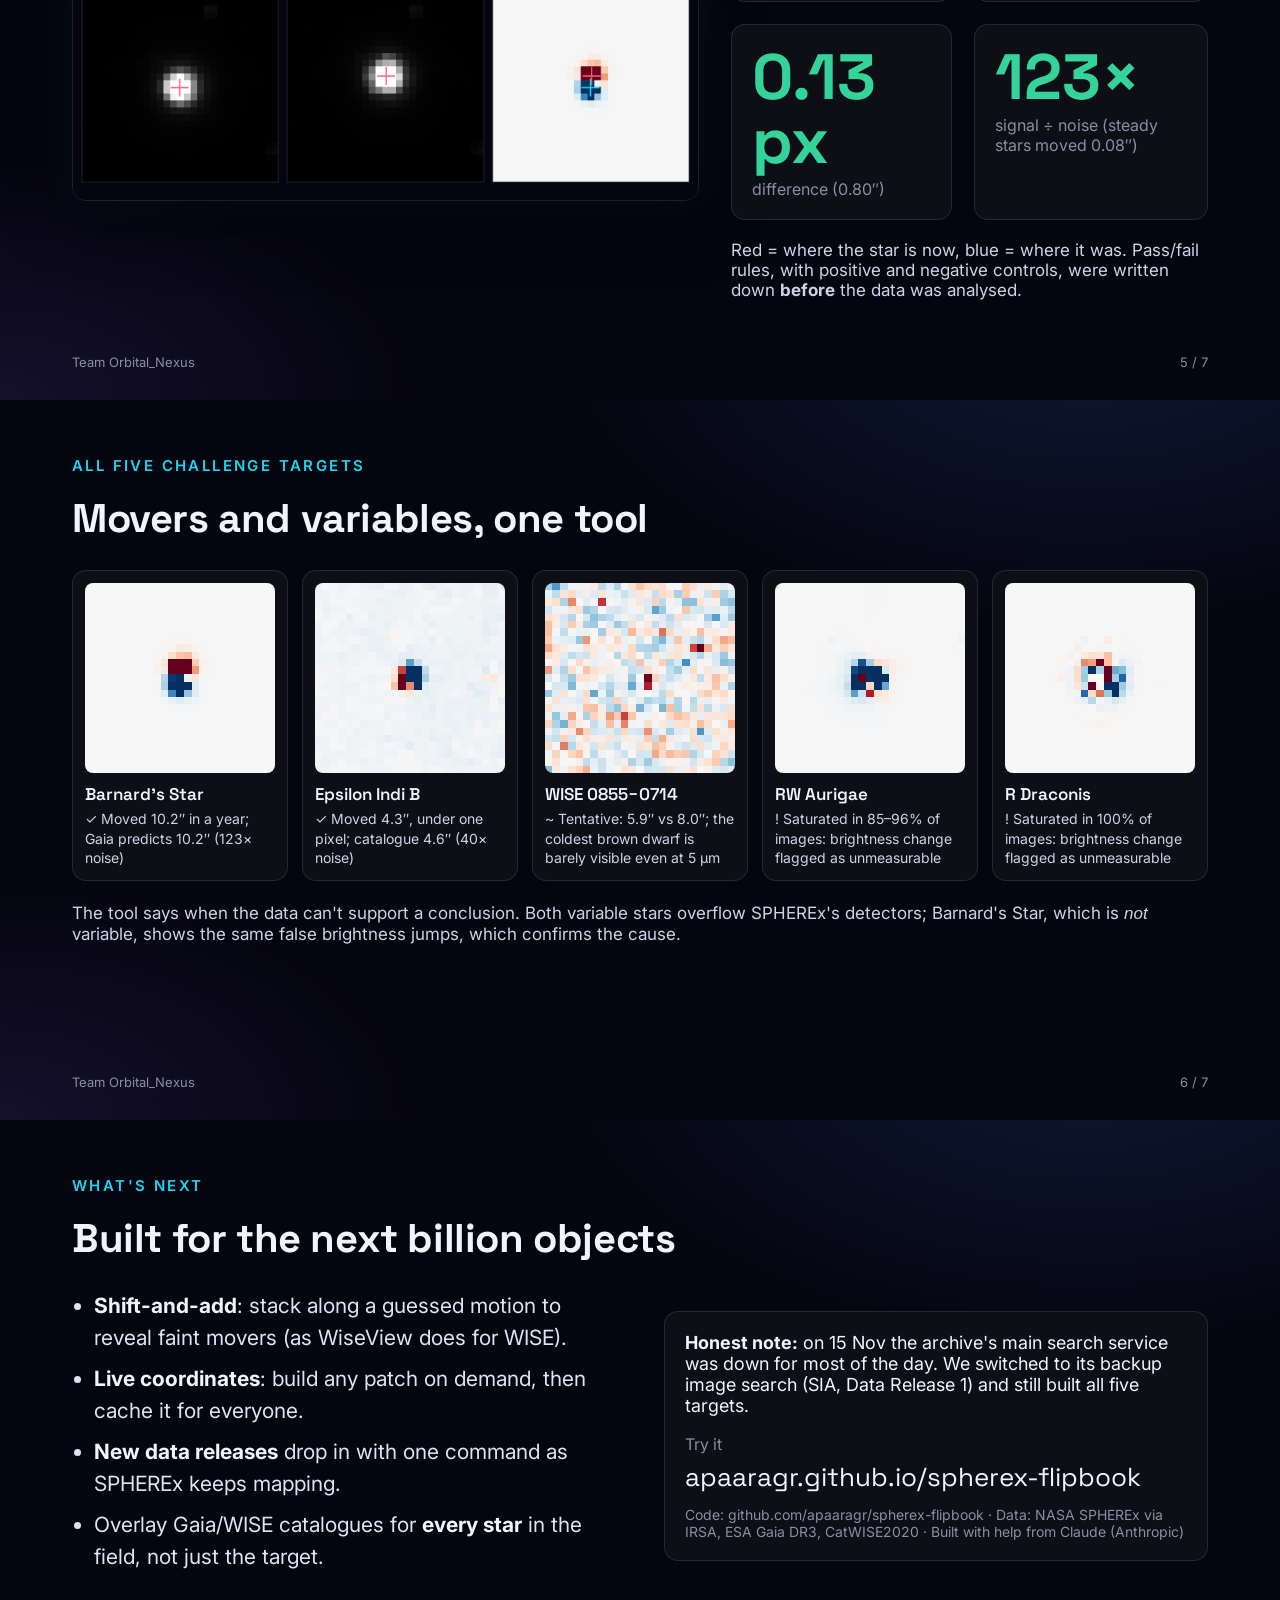
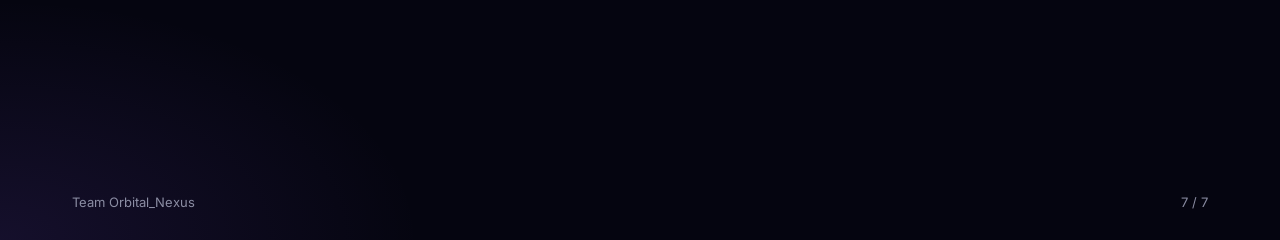
==== commit 219178ac: "Deck: 3D globe moves from 'next' to 'built' Co-Authored-By: Claude Opus 5.5 <noreply@anthropic.com>" ====
--- a/deck/deck.html
+++ b/deck/deck.html
@@ -74,6 +74,7 @@
       <li><b>Catalogue overlay</b>: where Gaia says the star should be</li>
       <li><b>“Does it really move / change?”</b> check against steady stars</li>
       <li><b>Spectrum</b> from SPHEREx's colour-graded filters</li>
+      <li>Landing page with an <b>all-sky map</b> and a <b>3D celestial globe</b></li>
       <li>Coordinates in any format, <b>shareable URLs</b>, works on phones</li>
     </ul>
   </div>
@@ -128,7 +129,7 @@
       <li><b>Shift-and-add</b>: stack along a guessed motion to reveal faint movers (as WiseView does for WISE).</li>
       <li><b>Live coordinates</b>: build any patch on demand, then cache it for everyone.</li>
       <li><b>New data releases</b> drop in with one command as SPHEREx keeps mapping.</li>
-      <li>Overlay Gaia/WISE catalogues for every star, and a <b>3D sky globe</b> to explore targets in context.</li>
+      <li>Overlay Gaia/WISE catalogues for <b>every star</b> in the field, not just the target.</li>
     </ul>
     <div class="card">
       <p style="margin:0 0 10px; font-size:18px"><b>Honest note:</b> on 15 Nov the archive's main search service was down for most of the day. We switched to its backup image search (SIA, Data Release 1) and still built all five targets.</p>
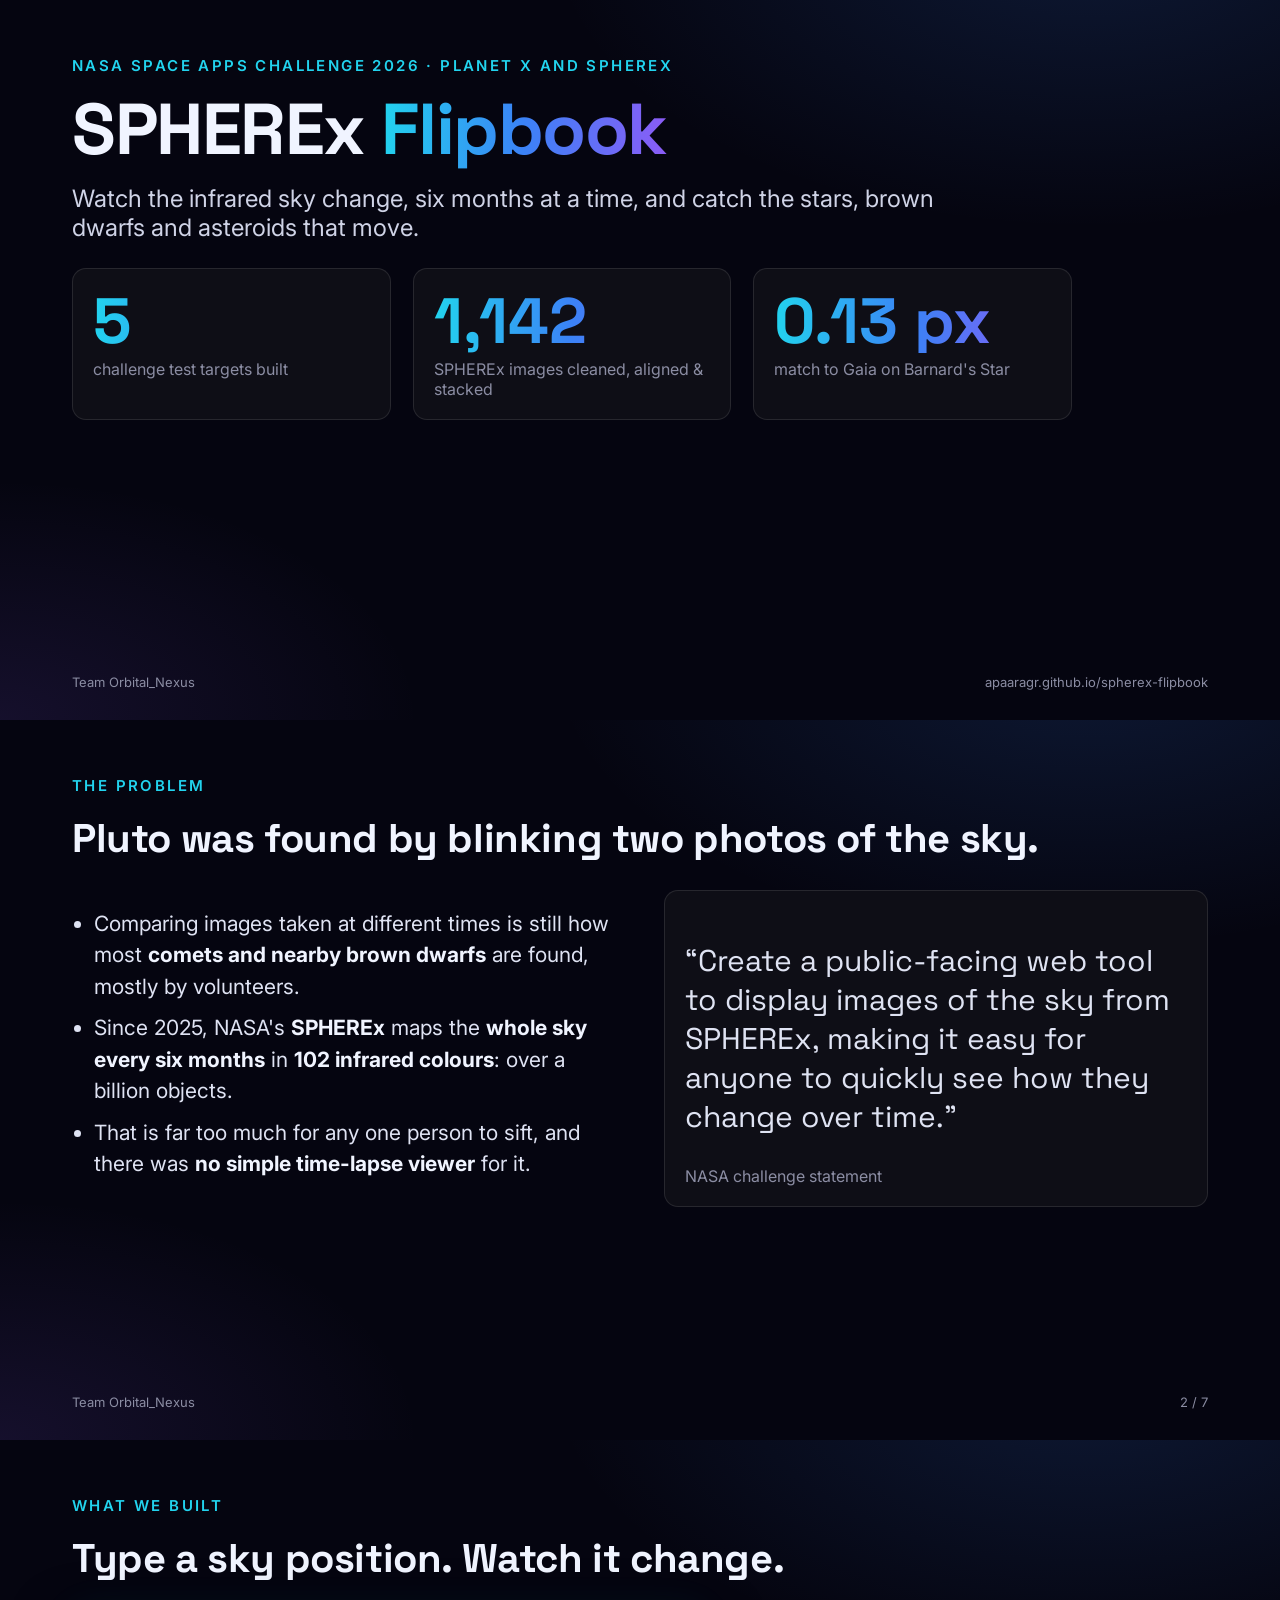
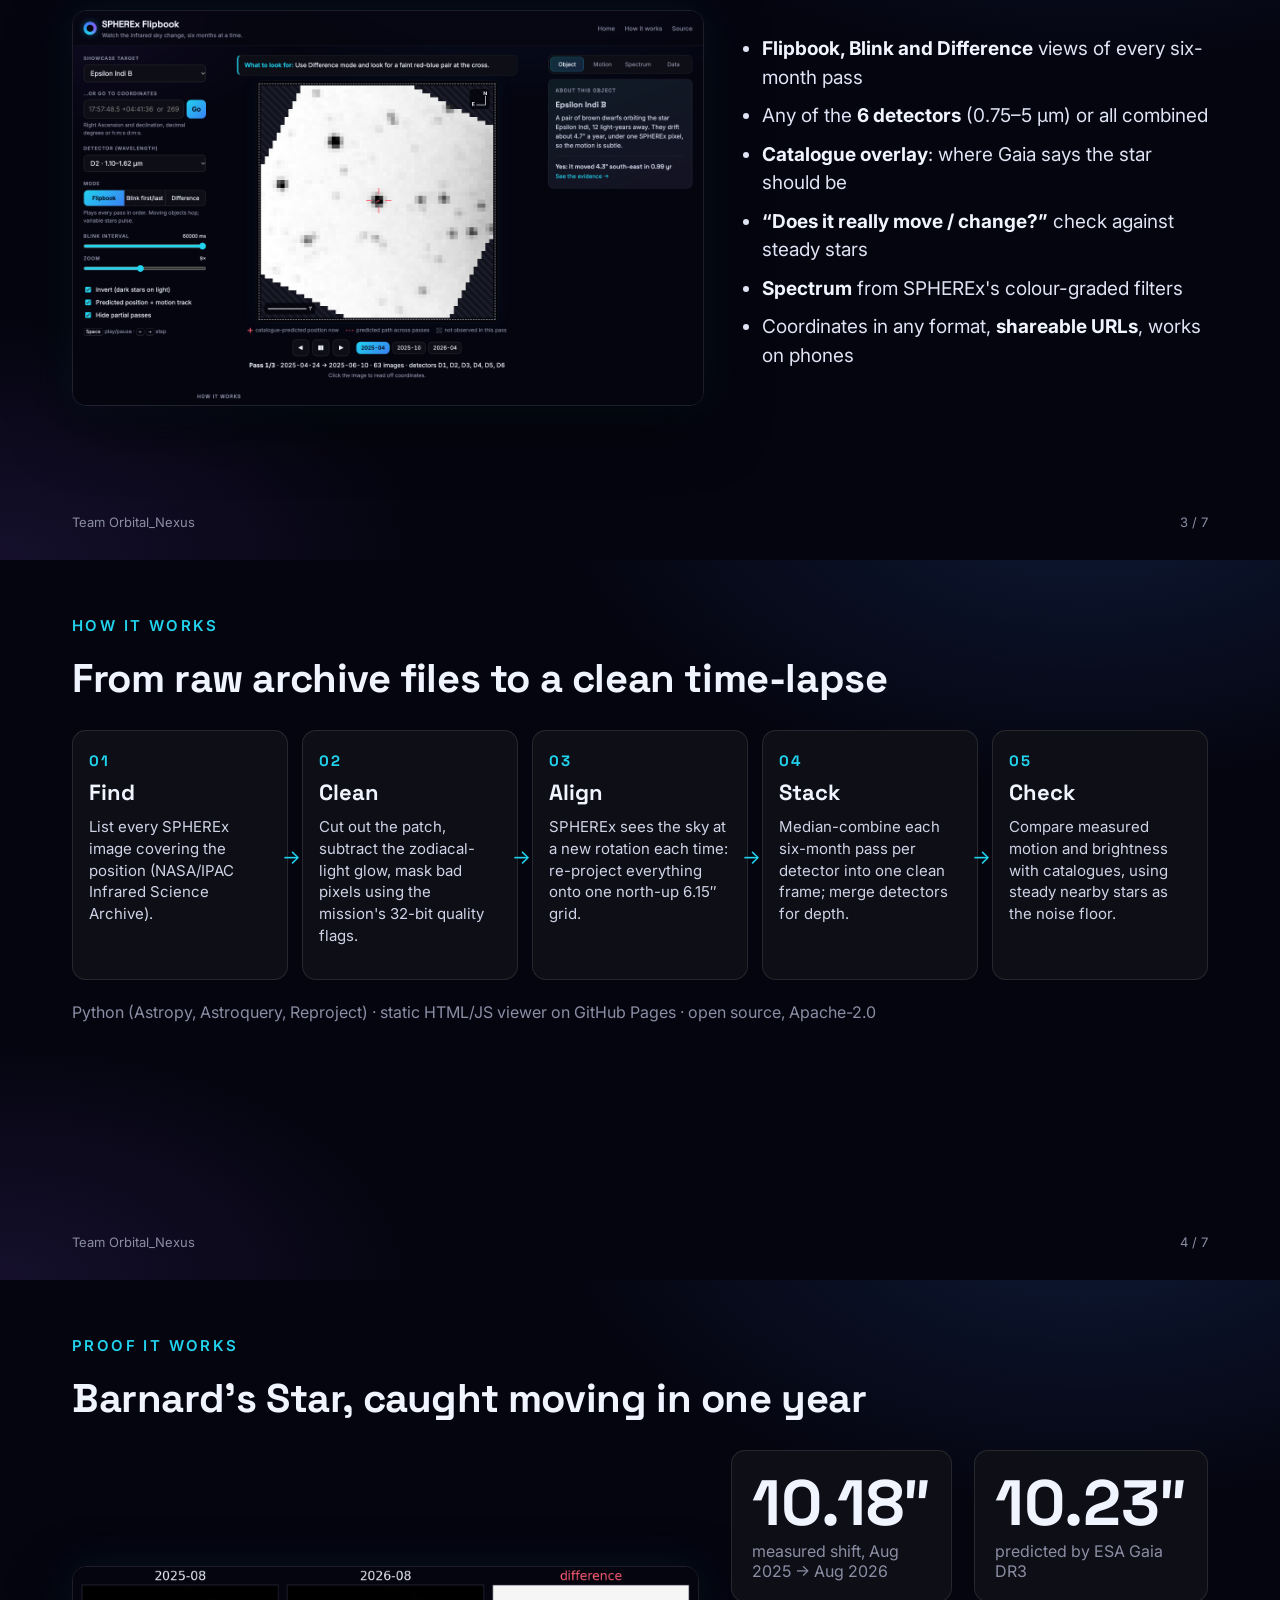
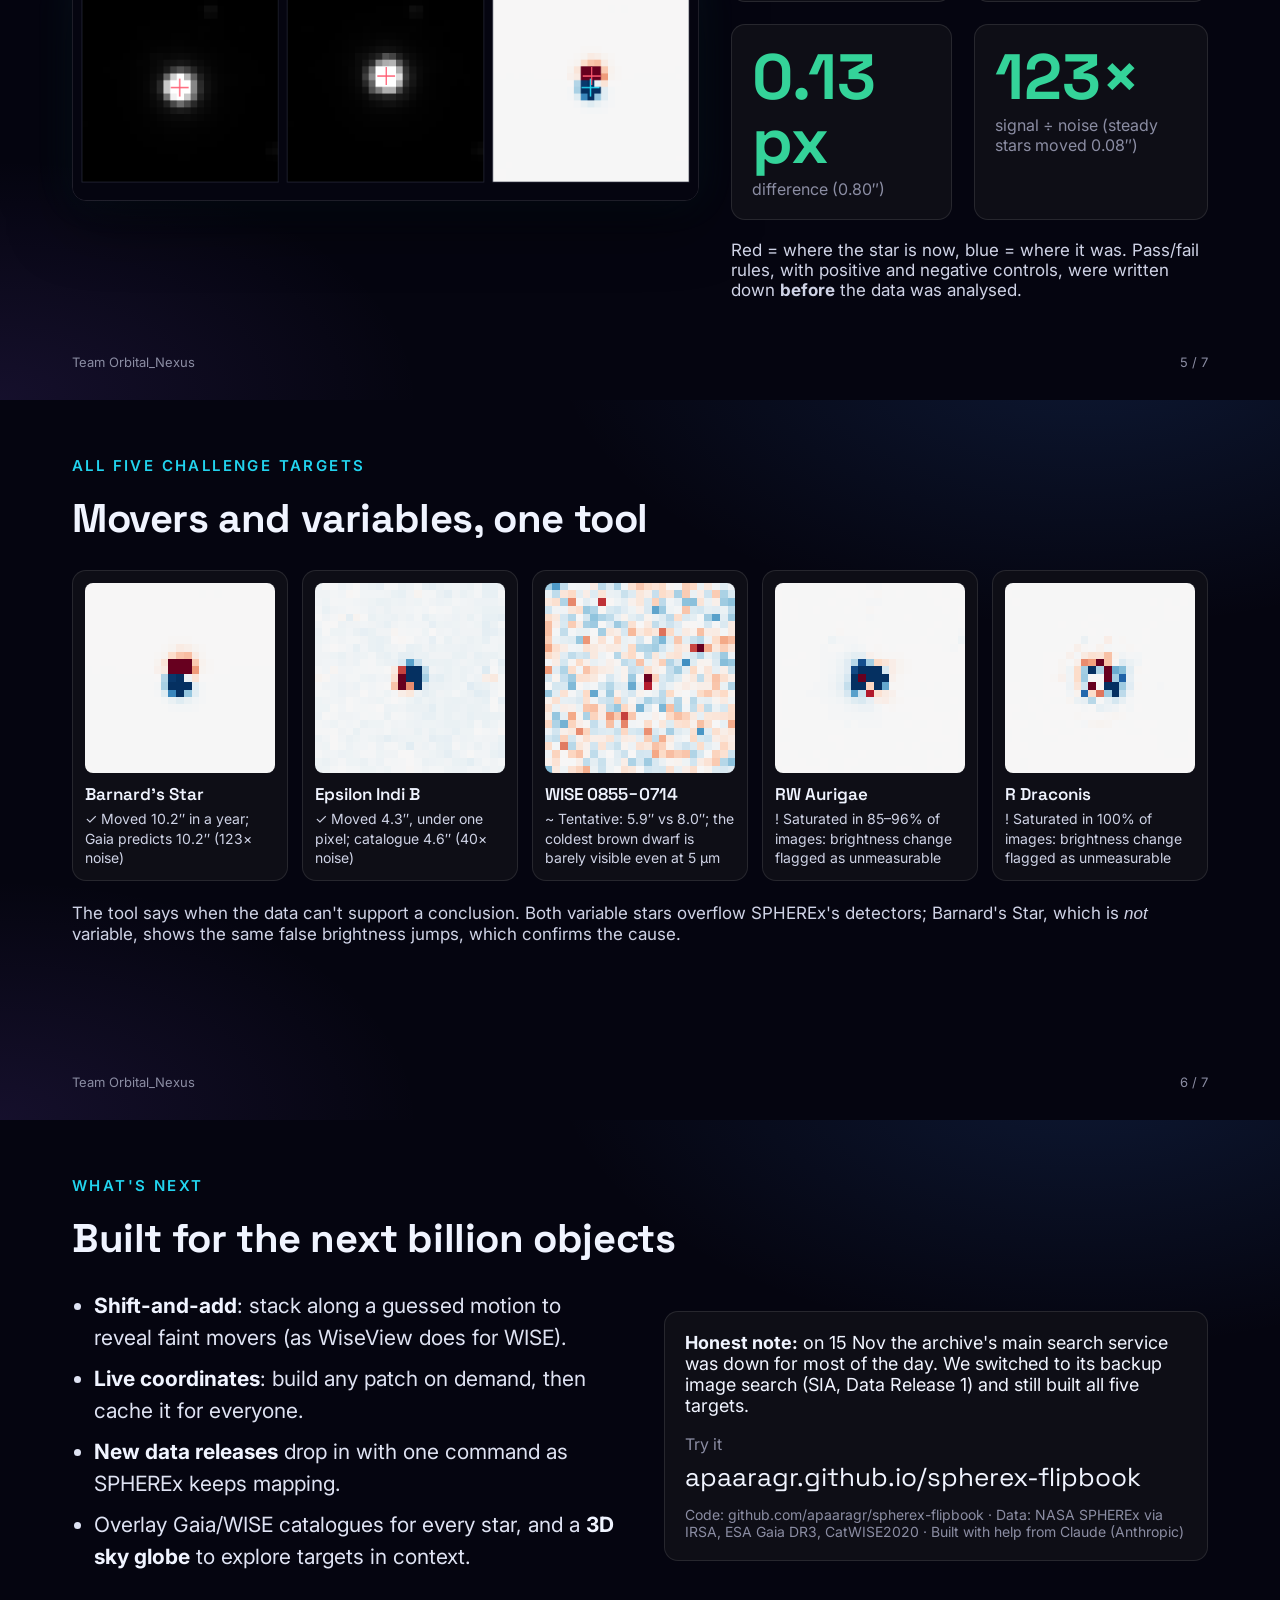
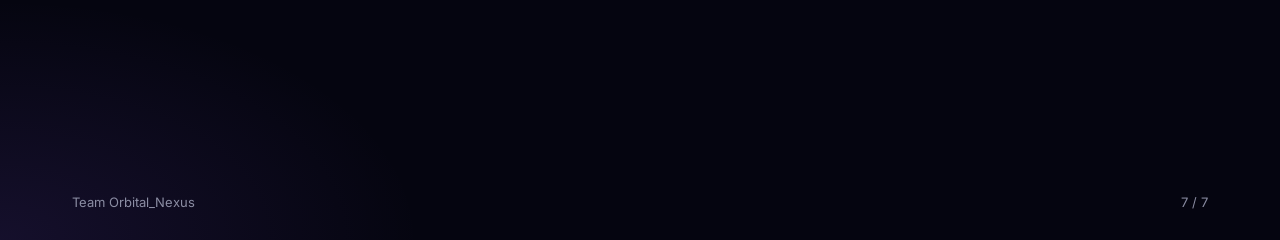
==== commit 1c8124ce: "Revert "Deck: 3D globe moves from 'next' to 'built'" This reverts commit 219178ac4bfaf5d71cfb0bb051a" ====
--- a/deck/deck.html
+++ b/deck/deck.html
@@ -74,7 +74,6 @@
       <li><b>Catalogue overlay</b>: where Gaia says the star should be</li>
       <li><b>“Does it really move / change?”</b> check against steady stars</li>
       <li><b>Spectrum</b> from SPHEREx's colour-graded filters</li>
-      <li>Landing page with an <b>all-sky map</b> and a <b>3D celestial globe</b></li>
       <li>Coordinates in any format, <b>shareable URLs</b>, works on phones</li>
     </ul>
   </div>
@@ -129,7 +128,7 @@
       <li><b>Shift-and-add</b>: stack along a guessed motion to reveal faint movers (as WiseView does for WISE).</li>
       <li><b>Live coordinates</b>: build any patch on demand, then cache it for everyone.</li>
       <li><b>New data releases</b> drop in with one command as SPHEREx keeps mapping.</li>
-      <li>Overlay Gaia/WISE catalogues for <b>every star</b> in the field, not just the target.</li>
+      <li>Overlay Gaia/WISE catalogues for every star, and a <b>3D sky globe</b> to explore targets in context.</li>
     </ul>
     <div class="card">
       <p style="margin:0 0 10px; font-size:18px"><b>Honest note:</b> on 15 Nov the archive's main search service was down for most of the day. We switched to its backup image search (SIA, Data Release 1) and still built all five targets.</p>
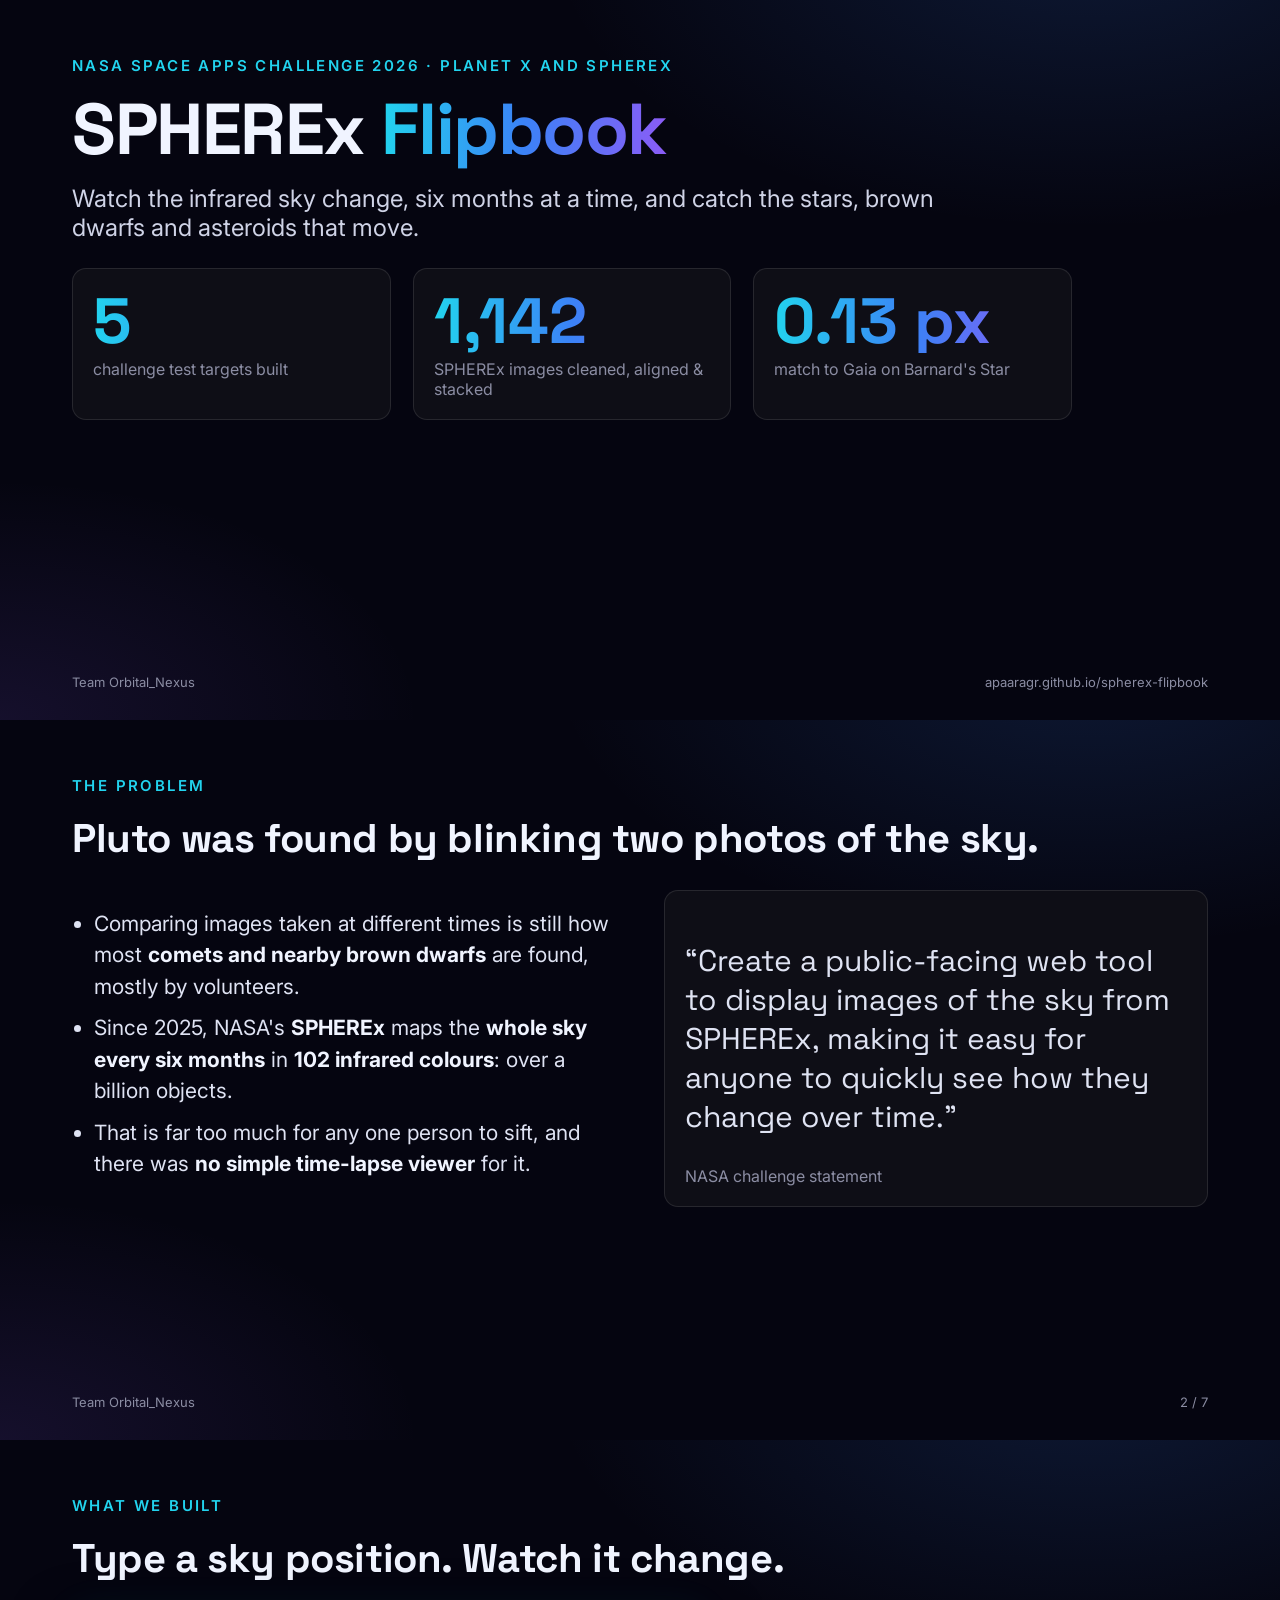
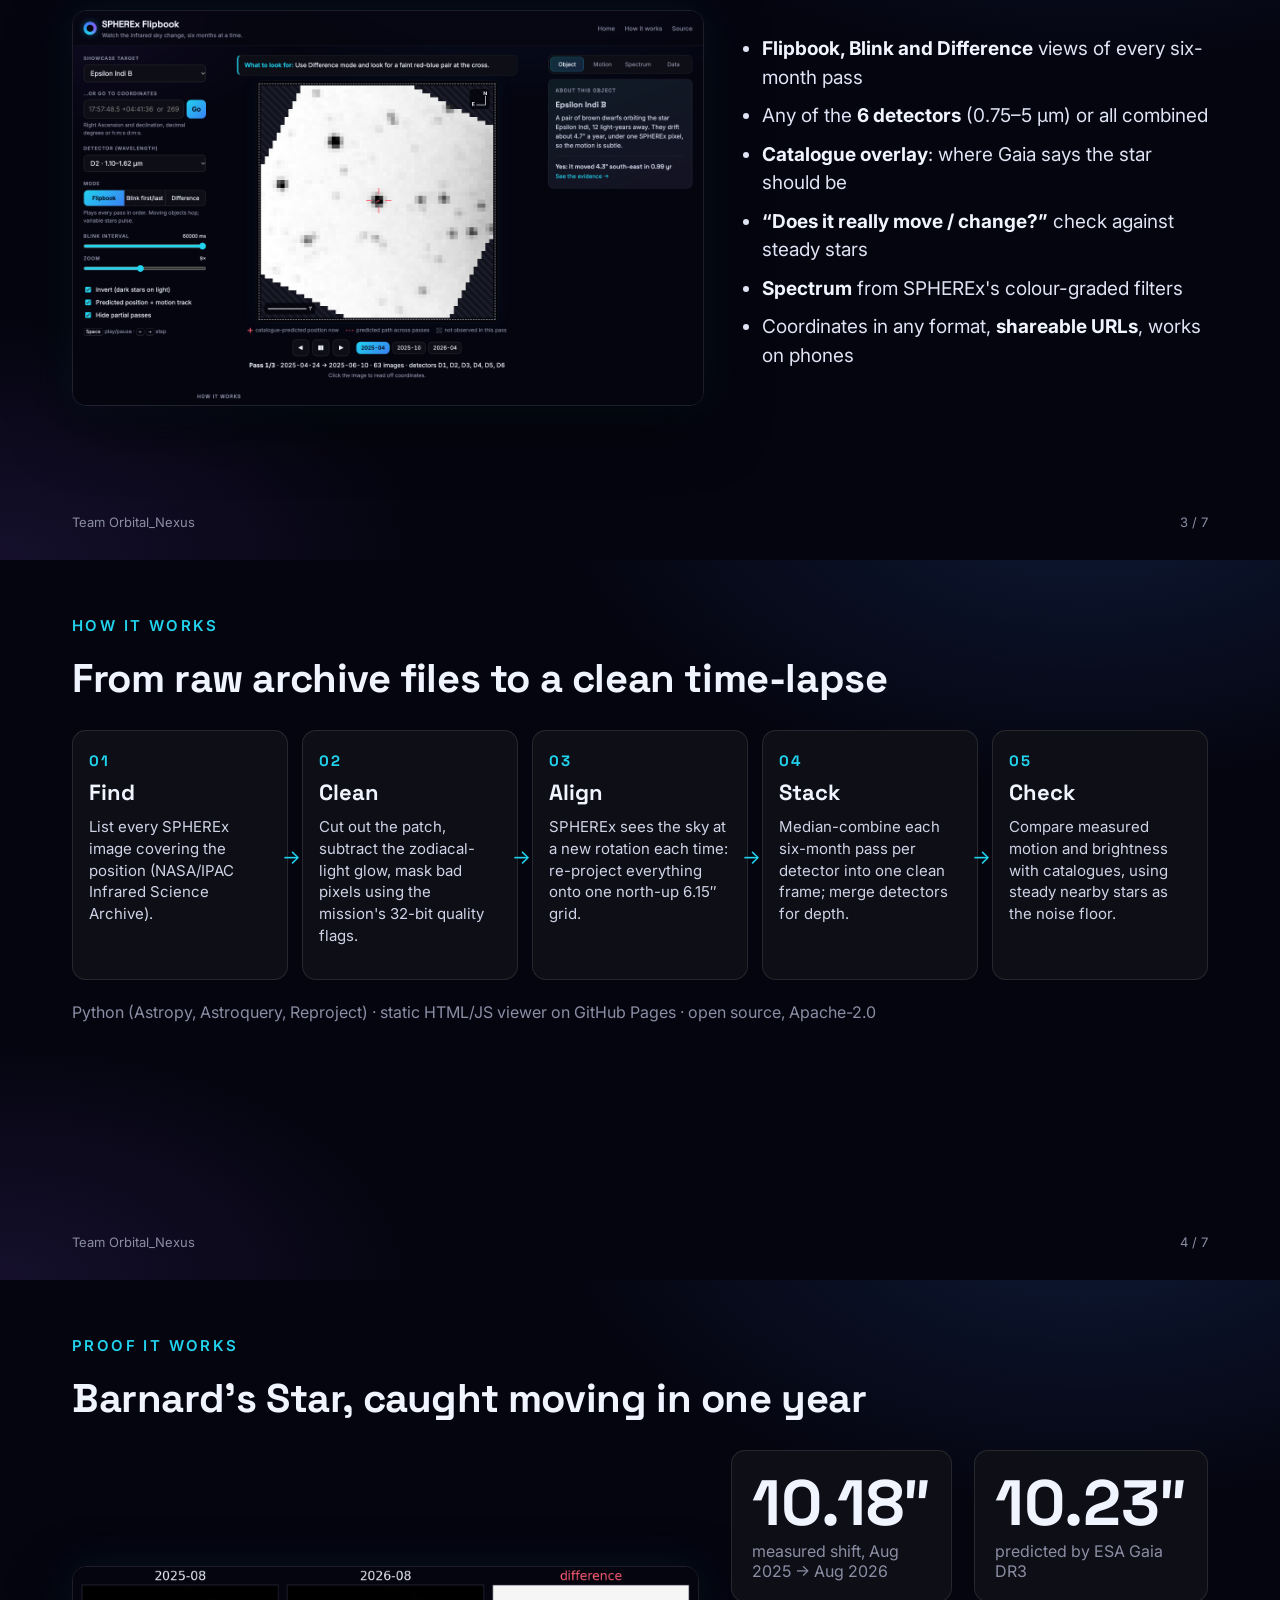
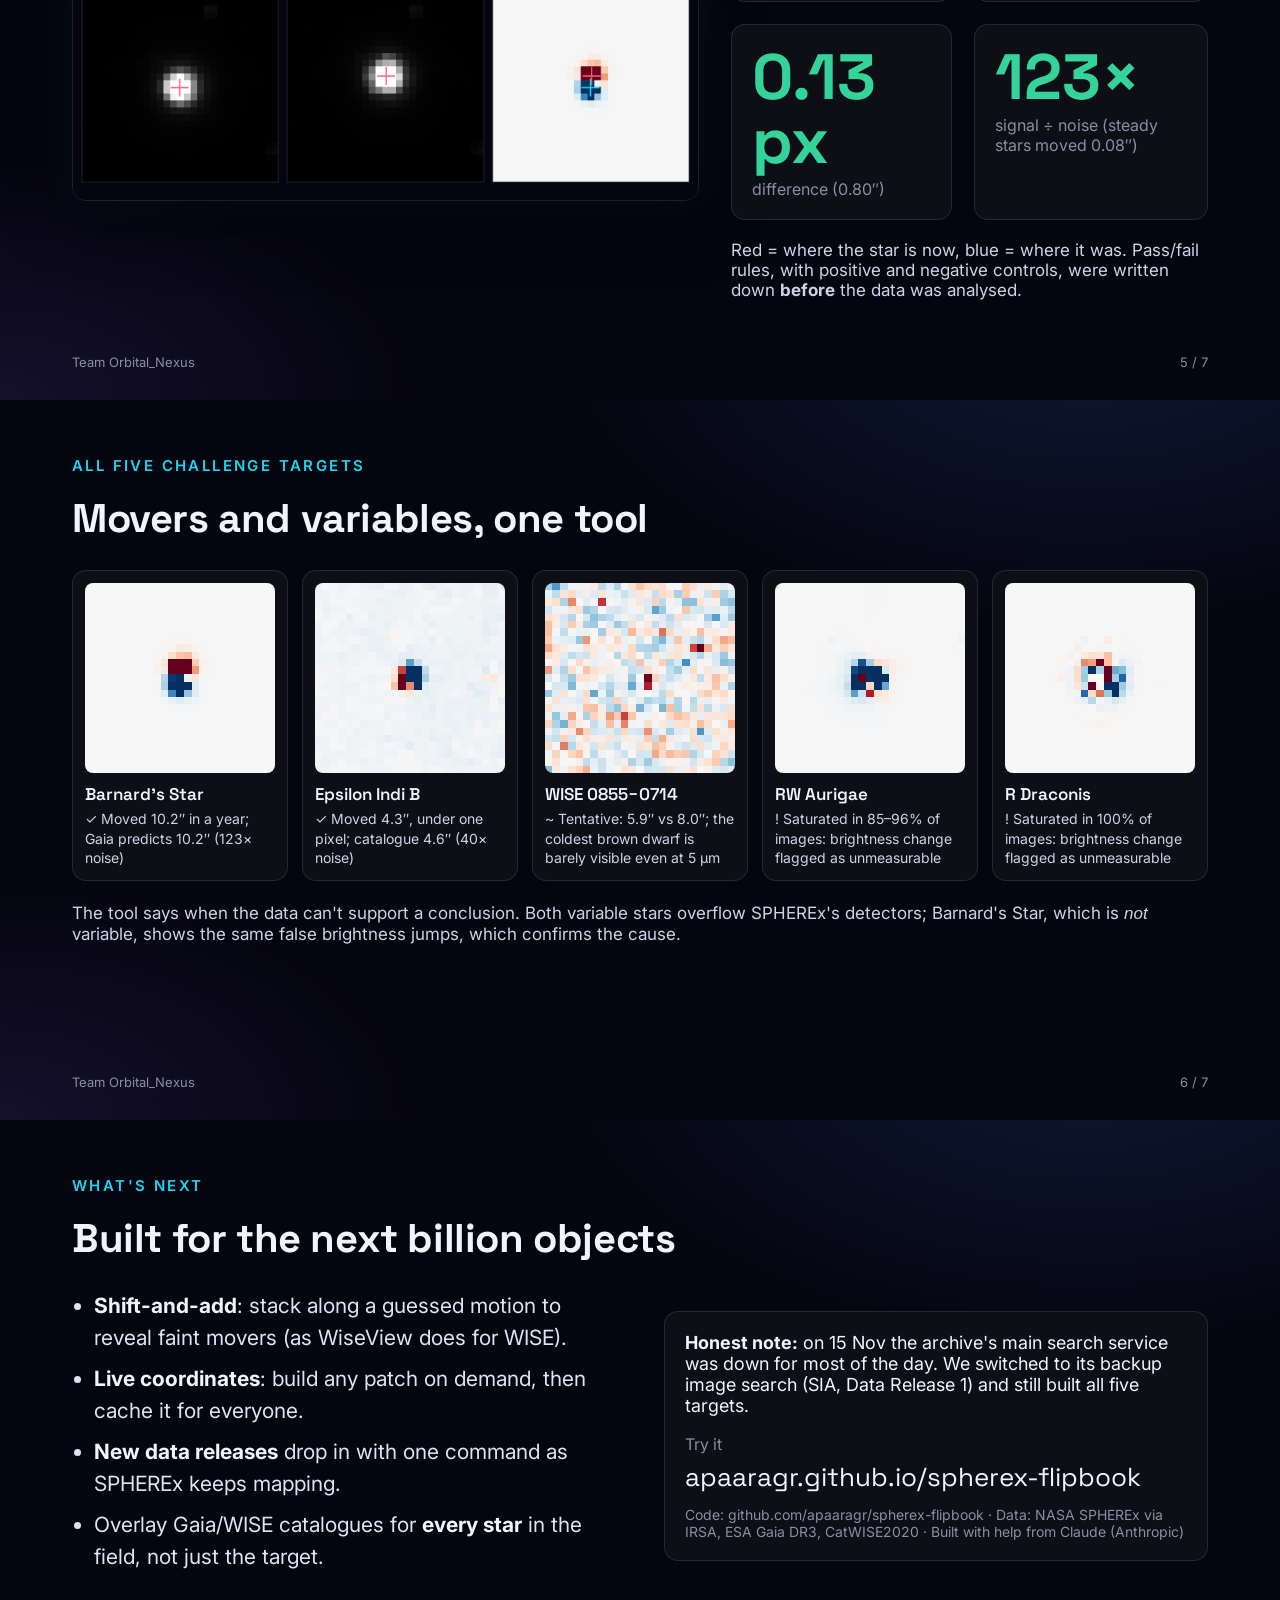
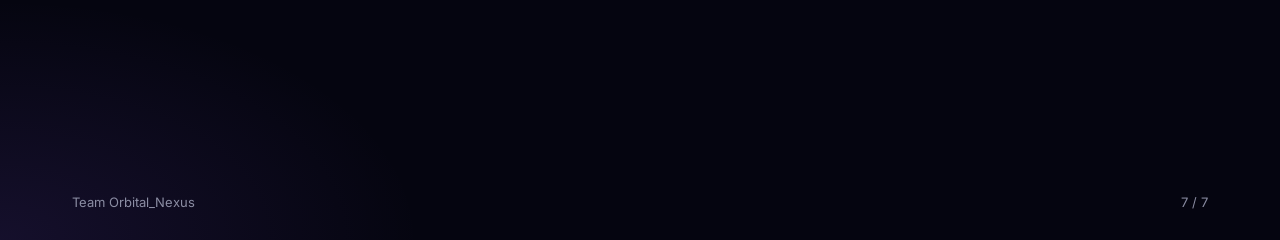
==== commit 580a06af: "Deck: drop 3D globe from roadmap Co-Authored-By: Claude Opus 5.5 <noreply@anthropic.com>" ====
--- a/deck/deck.html
+++ b/deck/deck.html
@@ -128,7 +128,7 @@
       <li><b>Shift-and-add</b>: stack along a guessed motion to reveal faint movers (as WiseView does for WISE).</li>
       <li><b>Live coordinates</b>: build any patch on demand, then cache it for everyone.</li>
       <li><b>New data releases</b> drop in with one command as SPHEREx keeps mapping.</li>
-      <li>Overlay Gaia/WISE catalogues for every star, and a <b>3D sky globe</b> to explore targets in context.</li>
+      <li>Overlay Gaia/WISE catalogues for <b>every star</b> in the field, not just the target.</li>
     </ul>
     <div class="card">
       <p style="margin:0 0 10px; font-size:18px"><b>Honest note:</b> on 15 Nov the archive's main search service was down for most of the day. We switched to its backup image search (SIA, Data Release 1) and still built all five targets.</p>
